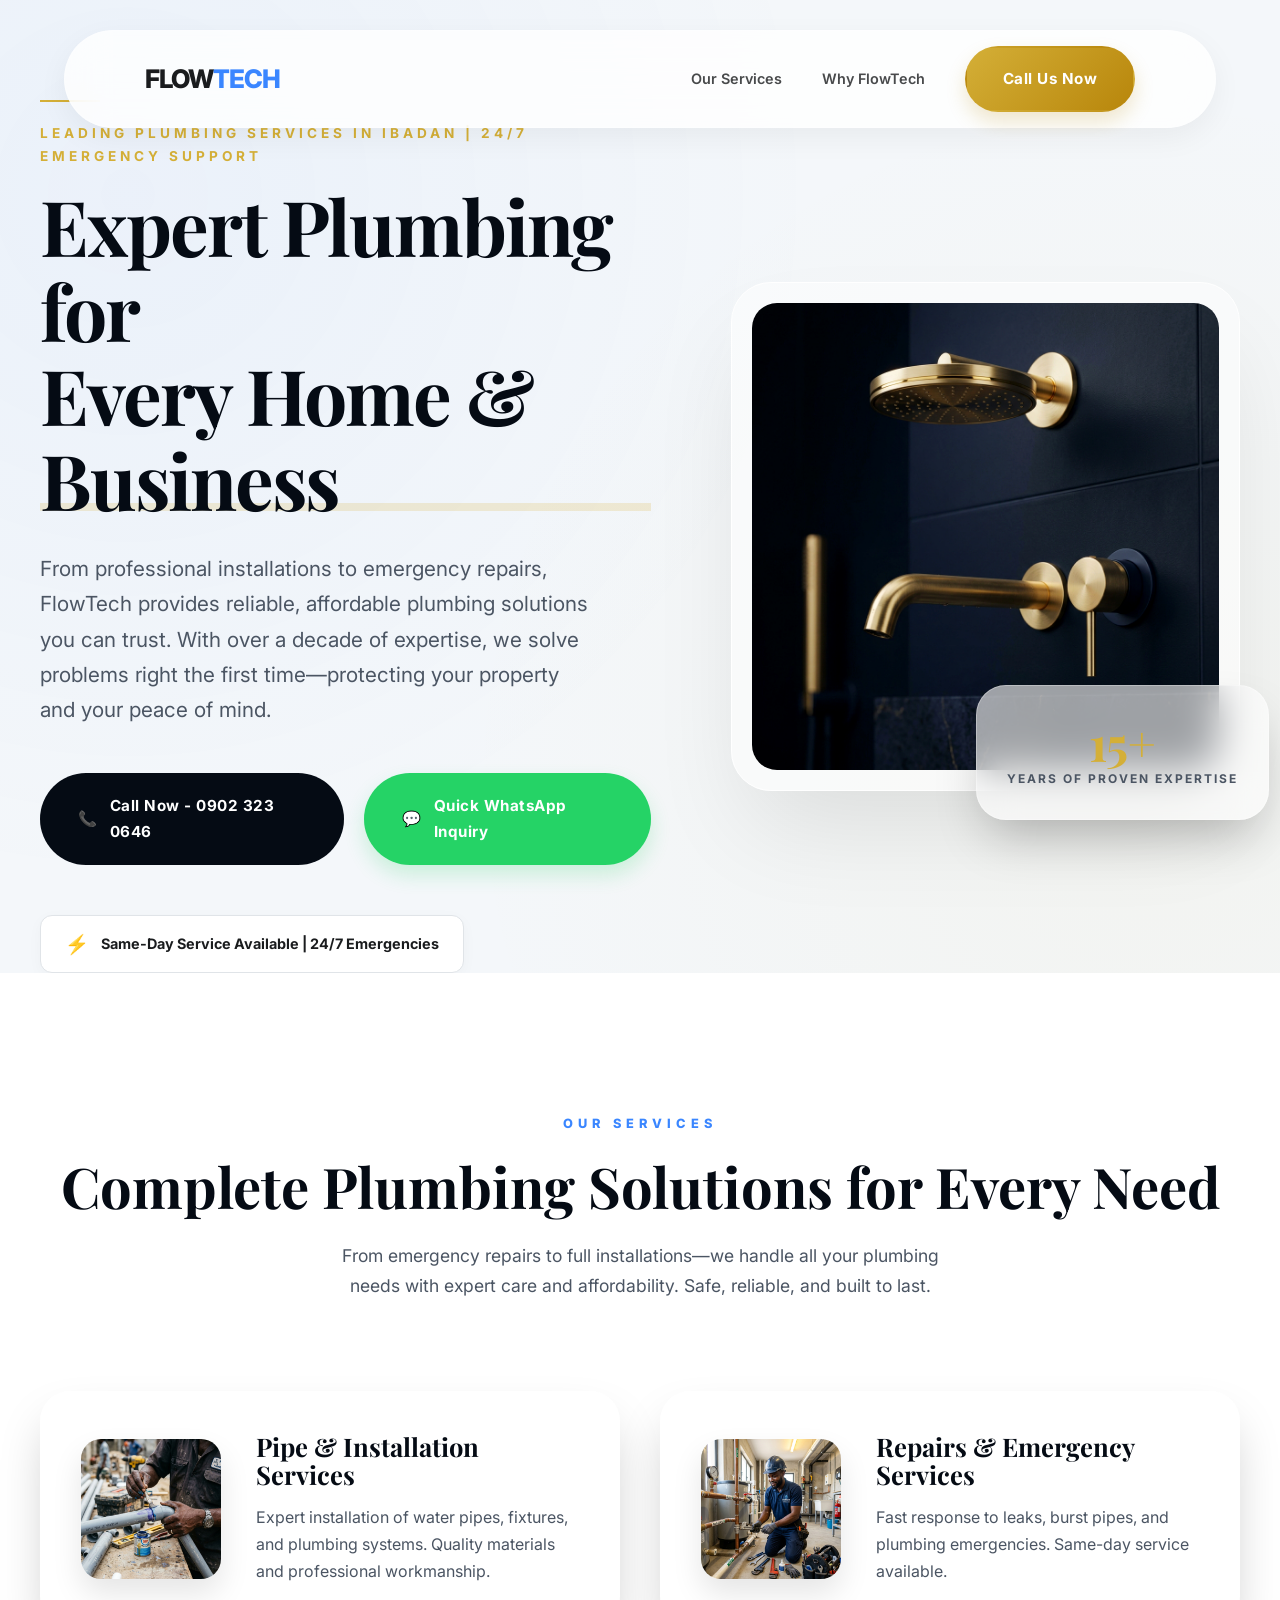
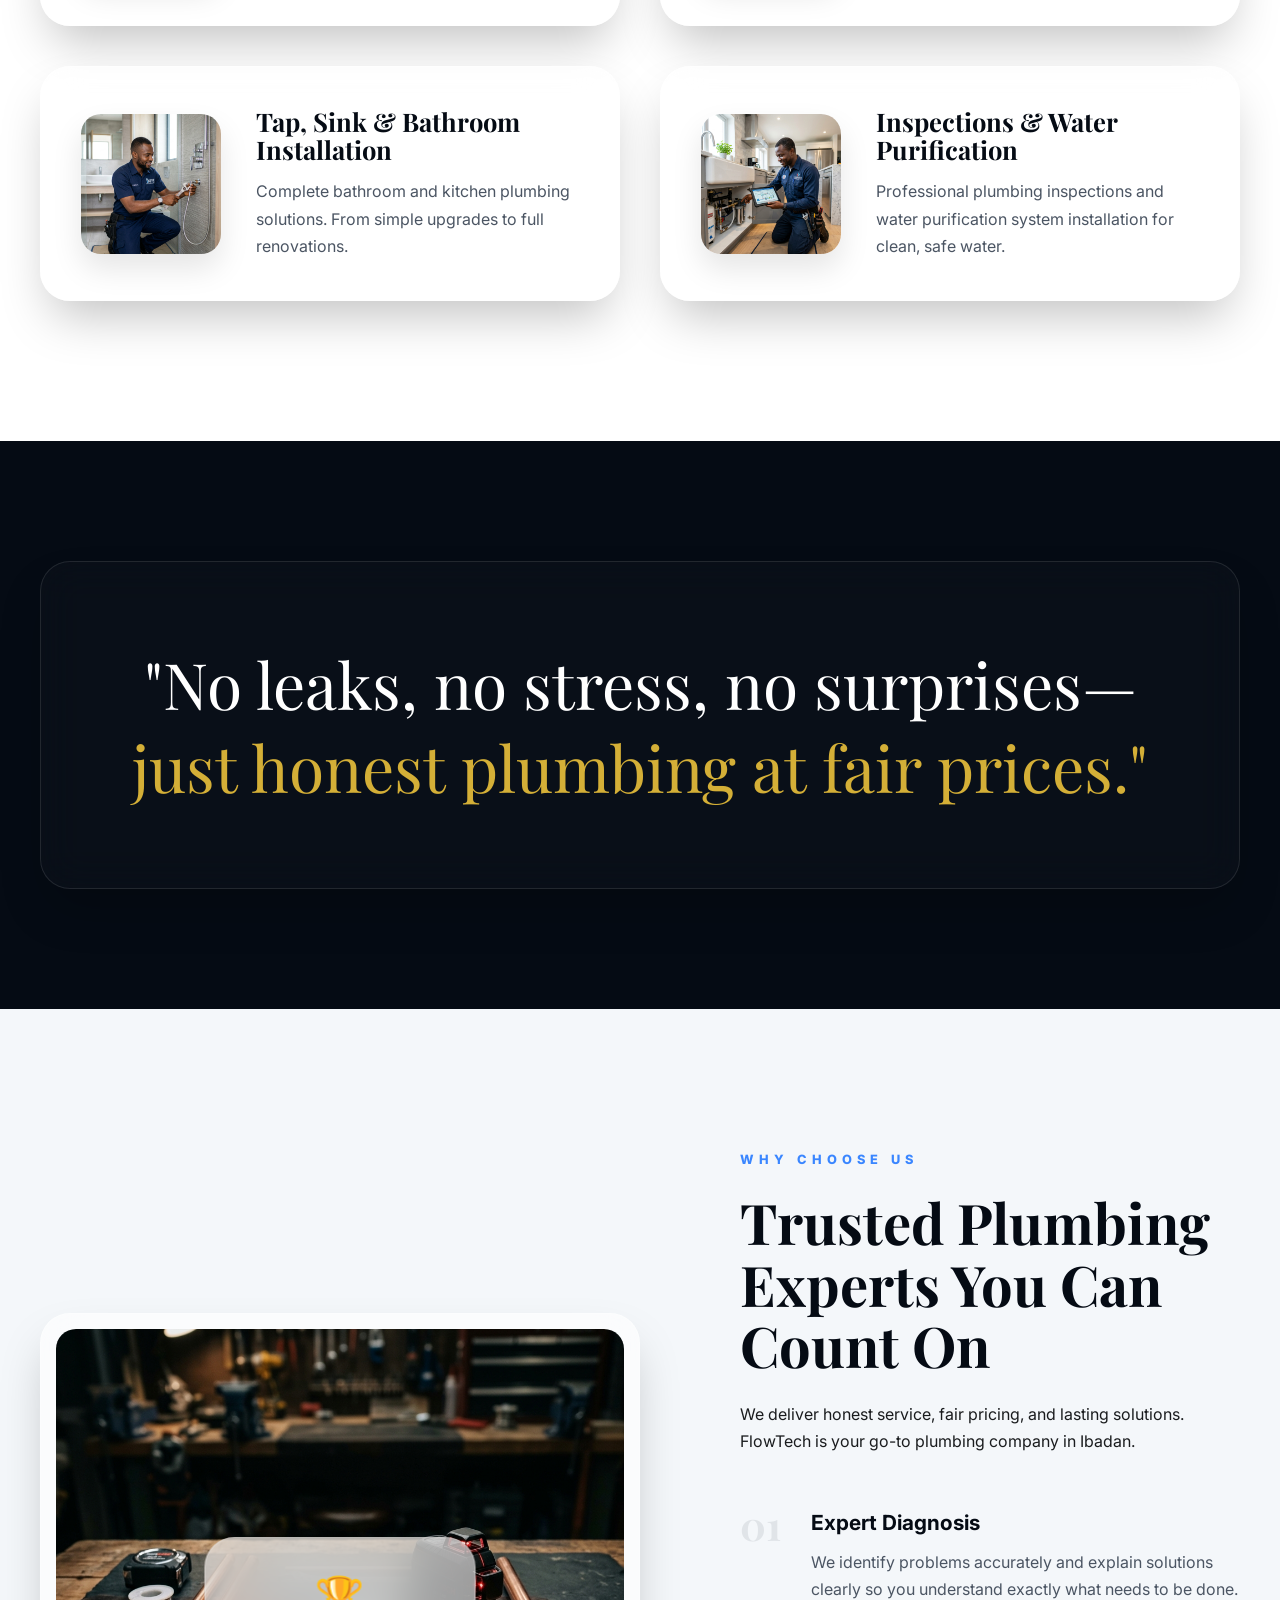
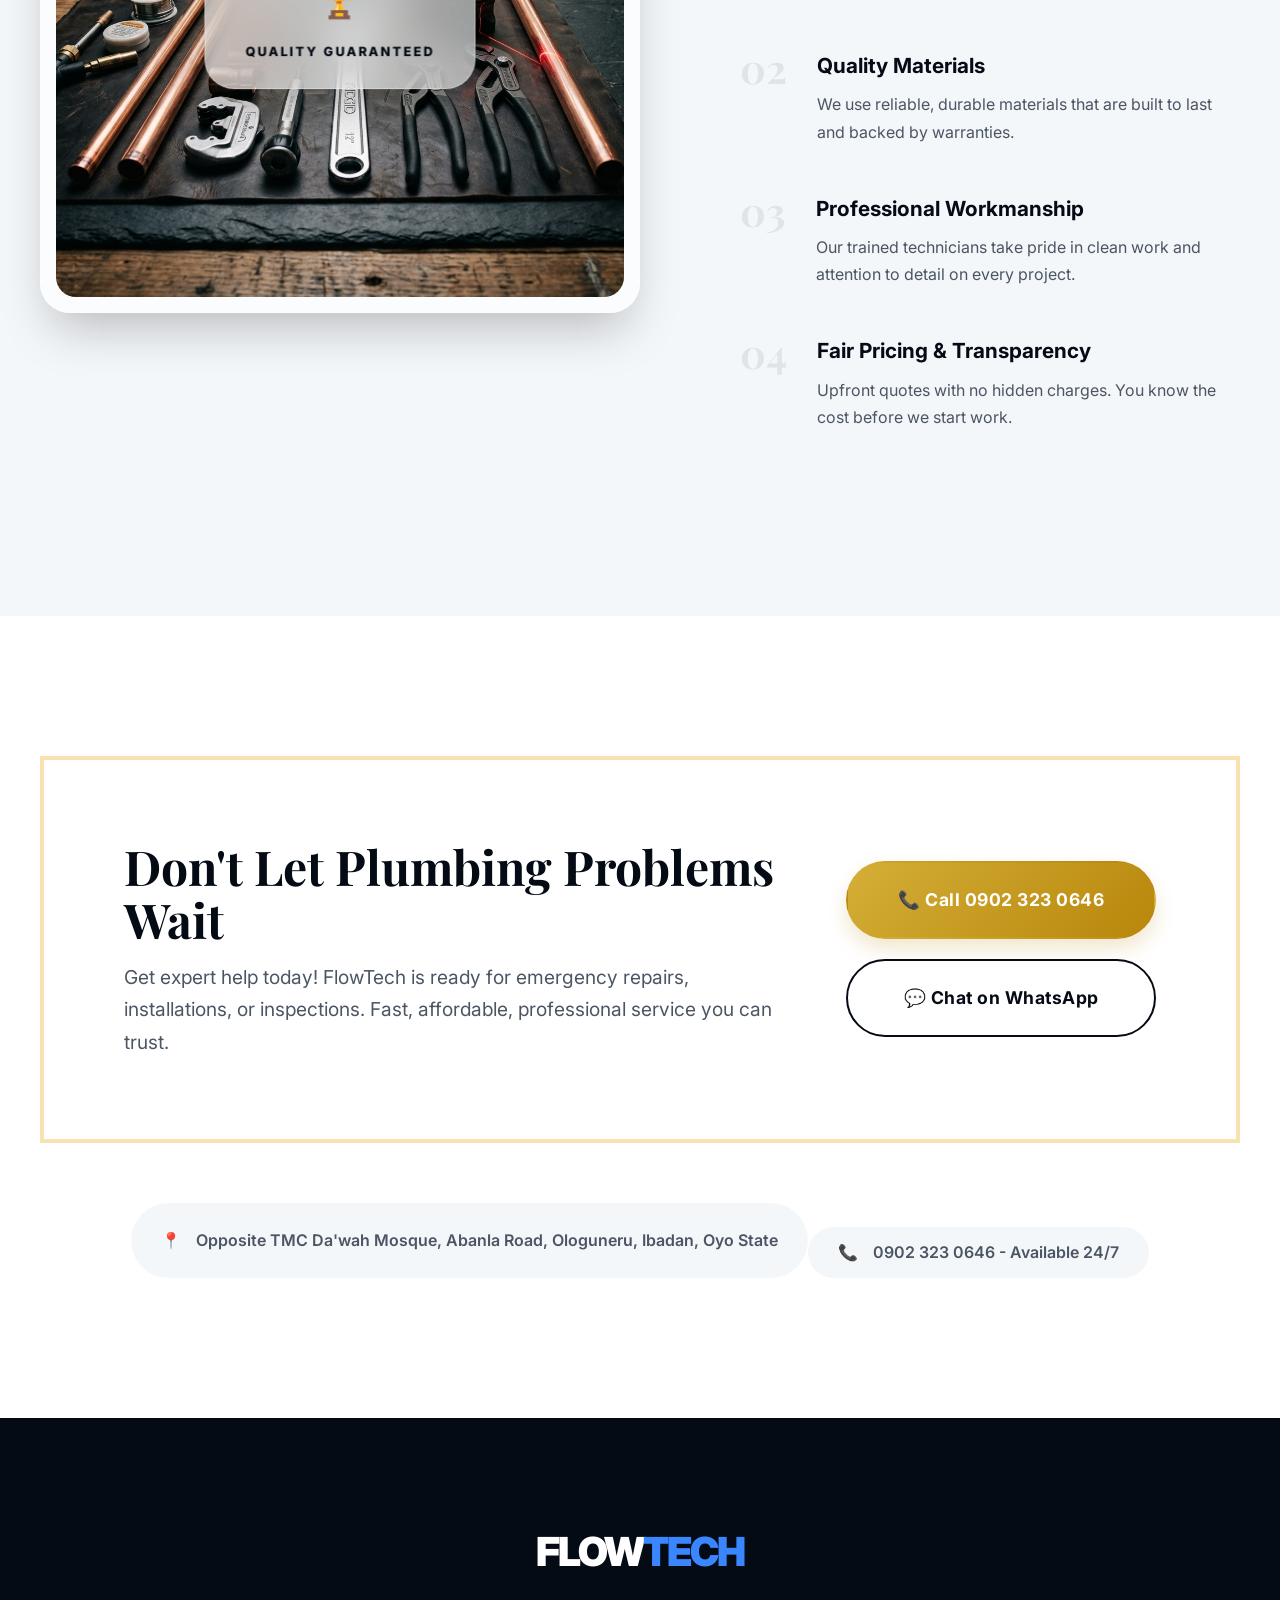
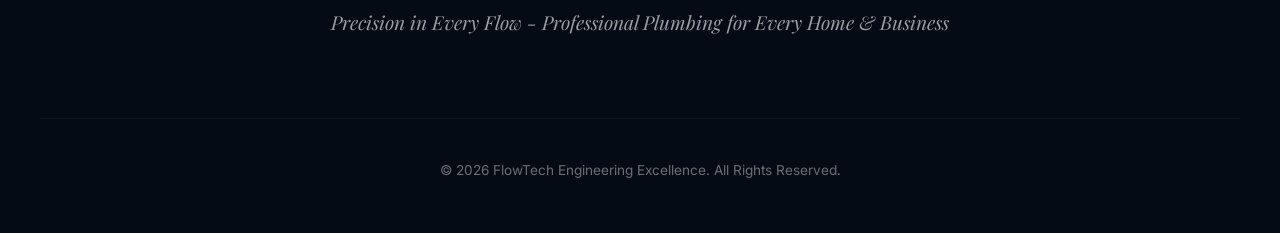
==== index.html @ feff635e "Enhance hero section and all copywriting for stronger impact" ====
<!DOCTYPE html>
<html lang="en">
<head>
  <meta charset="UTF-8">
  <meta name="viewport" content="width=device-width, initial-scale=1.0">
  <title>FlowTech | Ibadan’s Premier Infrastructure & Plumbing Excellence</title>
  <meta name="description" content="The gold standard of plumbing in Ibadan. Elite installations, systemic audits, and unrivaled craftsmanship for discerning clients.">
  
  <!-- Fonts -->
  <link rel="preconnect" href="https://fonts.googleapis.com">
  <link rel="preconnect" href="https://fonts.gstatic.com" crossorigin>
  <link href="https://fonts.googleapis.com/css2?family=Inter:wght@300;400;600;700;800&family=Playfair+Display:ital,wght@0,700;1,700&display=swap" rel="stylesheet">
  
  <link rel="stylesheet" href="style.css">
</head>
<body class="loading-state">

  <!-- Navigation -->
  <nav class="navbar">
    <div class="container nav-container">
      <div class="logo">
        <span class="logo-text">FLOW<span class="text-accent">TECH</span></span>
      </div>
      <div class="nav-links">
        <a href="#services">Our Services</a>
        <a href="#why-us">Why FlowTech</a>
        <a href="#contact" class="btn btn-gold">Call Us Now</a>
      </div>
    </div>
  </nav>

  <!-- Hero Section -->
  <header class="hero">
    <div class="hero-bg-overlay"></div>
    <div class="container hero-content">
      <div class="hero-text animate-on-load">
        <div class="gold-line"></div>
        <span class="hero-pre-title">Leading Plumbing Services in Ibadan | 24/7 Emergency Support</span>
        <h1>Expert Plumbing for <span class="text-highlight">Every Home & Business</span></h1>
        <p>From professional installations to emergency repairs, FlowTech provides reliable, affordable plumbing solutions you can trust. With over a decade of expertise, we solve problems right the first time—protecting your property and your peace of mind.</p>
        <div class="hero-buttons">
          <a href="tel:09023230646" class="btn btn-primary glass-glow">
            <span class="icon">📞</span> Call Now - 0902 323 0646
          </a>
          <a href="https://wa.me/2349023230646" target="_blank" class="btn btn-whatsapp-premium">
            <span class="icon">💬</span> Quick WhatsApp Inquiry
          </a>
        </div>
        <div class="exclusive-badge">
           <span class="badge-icon">⚡</span> Same-Day Service Available | 24/7 Emergencies
        </div>
      </div>
      <div class="hero-visual-premium animate-on-load" style="animation-delay: 0.3s;">
        <div class="image-glass-frame">
          <img src="hero_luxury_premium.png" alt="Luxury Infrastructure Excellence" class="hero-img-main">
          <div class="experience-card glass">
            <h3>15+</h3>
            <p>Years of Proven Expertise</p>
          </div>
        </div>
      </div>
    </div>
  </header>

  <!-- Services Section -->
  <section id="services" class="portfolio section">
    <div class="container">
      <div class="section-header animate-on-scroll">
        <span class="section-subtitle">Our Services</span>
        <h2>Complete Plumbing Solutions for Every Need</h2>
        <p>From emergency repairs to full installations—we handle all your plumbing needs with expert care and affordability. Safe, reliable, and built to last.</p>
      </div>

      <div class="portfolio-grid">
        <div class="portfolio-item glass animate-on-scroll">
          <div class="item-visual">
            <img src="service_pipes_1775484167827.png" alt="Pipe Installation">
          </div>
          <div class="item-content">
            <h3>Pipe & Installation Services</h3>
            <p>Expert installation of water pipes, fixtures, and plumbing systems. Quality materials and professional workmanship.</p>
          </div>
        </div>
        <div class="portfolio-item glass animate-on-scroll" style="transition-delay: 0.1s;">
          <div class="item-visual">
            <img src="service_repair_1775484146886.png" alt="Infrastructure Restoration">
          </div>
          <div class="item-content">
            <h3>Repairs & Emergency Services</h3>
            <p>Fast response to leaks, burst pipes, and plumbing emergencies. Same-day service available.</p>
          </div>
        </div>
        <div class="portfolio-item glass animate-on-scroll" style="transition-delay: 0.2s;">
          <div class="item-visual">
            <img src="service_install_1775484125411.png" alt="Bathroom Installation">
          </div>
          <div class="item-content">
            <h3>Tap, Sink & Bathroom Installation</h3>
            <p>Complete bathroom and kitchen plumbing solutions. From simple upgrades to full renovations.</p>
          </div>
        </div>
        <div class="portfolio-item glass animate-on-scroll" style="transition-delay: 0.3s;">
          <div class="item-visual">
            <img src="service_inspection_1775484189441.png" alt="Systemic Health Audits">
          </div>
          <div class="item-content">
            <h3>Inspections & Water Purification</h3>
            <p>Professional plumbing inspections and water purification system installation for clean, safe water.</p>
          </div>
        </div>
      </div>
    </div>
  </section>

  <!-- High-Trust Brand Statement -->
  <section class="premium-statement animate-on-scroll">
    <div class="container">
      <div class="statement-box glass">
        <h2 class="statement-large">
          "No leaks, no stress, no surprises— <br>
          <span class="text-gold">just honest plumbing at fair prices."</span>
        </h2>
      </div>
    </div>
  </section>

  <!-- Why Choose Us -->
  <section id="why-us" class="standards section bg-deep fade-in-up">
    <div class="container">
      <div class="standards-grid">
        <div class="standards-visual glass animate-on-scroll">
          <img src="precision_craftsmanship.png" alt="Precision Craftsmanship" class="standard-img">
          <div class="quality-stamp glass">
             <span class="stamp-icon">🏆</span>
             <span>Quality Guaranteed</span>
          </div>
        </div>
        <div class="standards-content animate-on-scroll" style="transition-delay: 0.2s;">
          <span class="section-subtitle">Why Choose Us</span>
          <h2>Trusted Plumbing Experts You Can Count On</h2>
          <p>We deliver honest service, fair pricing, and lasting solutions. FlowTech is your go-to plumbing company in Ibadan.</p>
          
          <ul class="standards-list">
            <li>
              <div class="step-num">01</div>
              <div>
                <strong>Expert Diagnosis</strong>
                <p>We identify problems accurately and explain solutions clearly so you understand exactly what needs to be done.</p>
              </div>
            </li>
            <li>
              <div class="step-num">02</div>
              <div>
                <strong>Quality Materials</strong>
                <p>We use reliable, durable materials that are built to last and backed by warranties.</p>
              </div>
            </li>
            <li>
              <div class="step-num">03</div>
              <div>
                <strong>Professional Workmanship</strong>
                <p>Our trained technicians take pride in clean work and attention to detail on every project.</p>
              </div>
            </li>
            <li>
              <div class="step-num">04</div>
              <div>
                <strong>Fair Pricing & Transparency</strong>
                <p>Upfront quotes with no hidden charges. You know the cost before we start work.</p>
              </div>
            </li>
          </ul>
        </div>
      </div>
    </div>
  </section>

  <!-- Final CTA / Contact -->
  <section id="contact" class="consultation section">
    <div class="container">
      <div class="consultation-card glass-gold animate-on-scroll">
        <div class="consultation-text">
          <h2>Don't Let Plumbing Problems Wait</h2>
          <p>Get expert help today! FlowTech is ready for emergency repairs, installations, or inspections. Fast, affordable, professional service you can trust.</p>
        </div>
        <div class="consultation-actions">
          <a href="tel:09023230646" class="btn btn-gold btn-large">📞 Call 0902 323 0646</a>
          <a href="https://wa.me/2349023230646" target="_blank" class="btn btn-outline-white btn-large">💬 Chat on WhatsApp</a>
        </div>
      </div>
      
      <div class="location-summary mt-5 animate-on-scroll">
        <div class="location-item">
          <span class="icon">📍</span>
          <p>Opposite TMC Da'wah Mosque, Abanla Road, Ologuneru, Ibadan, Oyo State</p>
        </div>
        <div class="location-item" style="margin-top: 1.5rem;">
          <span class="icon">📞</span>
          <p>0902 323 0646 - Available 24/7</p>
        </div>
      </div>
    </div>
  </section>

  <!-- Footer -->
  <footer class="elite-footer">
    <div class="container">
      <div class="footer-top">
        <span class="footer-logo">FLOW<span class="text-accent">TECH</span></span>
        <p class="footer-motto">Precision in Every Flow - Professional Plumbing for Every Home & Business</p>
      </div>
      <div class="footer-bottom">
        <p>&copy; 2026 FlowTech Engineering Excellence. All Rights Reserved.</p>
      </div>
    </div>
  </footer>

  <script src="script.js"></script>
</body>
</html>
---- style.css ----
:root {
  --deep-navy: #050B14;
  --electric-blue: #3A86FF;
  --gold: #D4AF37;
  --gold-light: #F9E2AF;
  --white: #FFFFFF;
  --off-white: #F4F7FA;
  --gray-light: #E0E4E8;
  --text-primary: #1A1C1E;
  --text-muted: #4B5563;
  --glass-bg: rgba(255, 255, 255, 0.03);
  --glass-border: rgba(255, 255, 255, 0.1);
  --shadow-premium: 0 25px 50px -12px rgba(0, 0, 0, 0.25);
  --transition: all 0.6s cubic-bezier(0.16, 1, 0.3, 1);
  --font-serif: 'Playfair Display', serif;
  --border-radius-lg: 30px;
  --border-radius-sm: 12px;
}

/* Base Reset */
* {
  margin: 0;
  padding: 0;
  box-sizing: border-box;
}

html {
  scroll-behavior: smooth;
  font-size: 16px;
}

body {
  font-family: 'Inter', sans-serif;
  color: var(--text-primary);
  line-height: 1.7;
  background-color: var(--white);
  overflow-x: hidden;
}

body.loading-state {
  overflow: hidden;
}

h1, h2, h3 {
  font-family: var(--font-serif);
  font-weight: 700;
  line-height: 1.1;
  color: var(--deep-navy);
}

img {
  max-width: 100%;
  display: block;
}

a {
  text-decoration: none;
  color: inherit;
  transition: var(--transition);
}

/* Utilities */
.container {
  max-width: 1300px;
  margin: 0 auto;
  padding: 0 40px;
}

.section {
  padding: 140px 0;
}

.text-accent {
  color: var(--electric-blue);
}

.text-gold {
  color: var(--gold);
}

.text-highlight {
  position: relative;
  display: inline-block;
}

.text-highlight::after {
  content: '';
  position: absolute;
  bottom: 10px;
  left: 0;
  width: 100%;
  height: 8px;
  background: rgba(212, 175, 55, 0.2);
  z-index: -1;
}

.glass {
  background: rgba(255, 255, 255, 0.6);
  backdrop-filter: blur(20px);
  -webkit-backdrop-filter: blur(20px);
  border: 1px solid rgba(255, 255, 255, 0.3);
  box-shadow: var(--shadow-premium);
  border-radius: var(--border-radius-lg);
}

/* Buttons */
.btn {
  display: inline-flex;
  align-items: center;
  justify-content: center;
  gap: 12px;
  padding: 18px 36px;
  font-weight: 700;
  font-size: 0.95rem;
  letter-spacing: 0.5px;
  border-radius: 50px;
  cursor: pointer;
  border: 2px solid transparent;
  transition: var(--transition);
}

.btn-gold {
  background: linear-gradient(135deg, var(--gold) 0%, #B8860B 100%);
  color: var(--white);
  box-shadow: 0 10px 20px rgba(184, 134, 11, 0.2);
}

.btn-gold:hover {
  transform: translateY(-3px) scale(1.02);
  box-shadow: 0 20px 40px rgba(184, 134, 11, 0.3);
}

.btn-primary {
  background-color: var(--deep-navy);
  color: var(--white);
}

.btn-primary:hover {
  background-color: var(--electric-blue);
  box-shadow: 0 15px 30px rgba(58, 134, 255, 0.3);
  transform: translateY(-3px);
}

.btn-whatsapp-premium {
  background-color: #25D366;
  color: var(--white);
  box-shadow: 0 10px 20px rgba(37, 211, 102, 0.2);
}

.btn-whatsapp-premium:hover {
  background-color: #1ebe57;
  transform: translateY(-3px);
}

/* Navbar */
.navbar {
  position: fixed;
  top: 30px;
  left: 50%;
  transform: translateX(-50%);
  width: 90%;
  background: rgba(255, 255, 255, 0.8);
  backdrop-filter: blur(20px);
  border: 1px solid rgba(255, 255, 255, 0.2);
  border-radius: 100px;
  padding: 15px 40px;
  z-index: 1000;
  transition: var(--transition);
  box-shadow: 0 10px 30px rgba(0,0,0,0.05);
}

.navbar.scrolled {
  top: 15px;
  width: 95%;
  background: rgba(5, 11, 20, 0.95);
  color: var(--white);
}

.nav-container {
  display: flex;
  justify-content: space-between;
  align-items: center;
}

.logo-text {
  font-family: 'Inter', sans-serif;
  font-weight: 800;
  font-size: 1.6rem;
  letter-spacing: -1px;
}

.nav-links {
  display: flex;
  align-items: center;
  gap: 40px;
  font-weight: 600;
  font-size: 0.9rem;
}

.nav-links a:not(.btn) {
  opacity: 0.8;
}

.nav-links a:not(.btn):hover {
  opacity: 1;
  color: var(--gold);
}

/* Hero Section */
.hero {
  position: relative;
  min-height: 100vh;
  display: flex;
  align-items: center;
  padding-top: 100px;
  background-color: var(--off-white);
  overflow: hidden;
}

.hero-bg-overlay {
  position: absolute;
  top: 0;
  left: 0;
  width: 100%;
  height: 100%;
  background: radial-gradient(circle at 10% 20%, rgba(58, 134, 255, 0.05) 0%, transparent 50%),
              radial-gradient(circle at 90% 80%, rgba(212, 175, 55, 0.05) 0%, transparent 50%);
  z-index: 0;
}

.hero-content {
  display: flex;
  align-items: center;
  gap: 80px;
  position: relative;
  z-index: 1;
}

.hero-text {
  flex: 1.2;
}

.gold-line {
  width: 60px;
  height: 2px;
  background-color: var(--gold);
  margin-bottom: 20px;
}

.hero-pre-title {
  display: block;
  font-weight: 700;
  text-transform: uppercase;
  letter-spacing: 4px;
  font-size: 0.85rem;
  color: var(--gold);
  margin-bottom: 15px;
}

.hero-text h1 {
  font-size: 4.8rem;
  margin-bottom: 30px;
  letter-spacing: -2px;
}

.hero-text p {
  font-size: 1.3rem;
  color: var(--text-muted);
  max-width: 550px;
  margin-bottom: 45px;
}

.hero-buttons {
  display: flex;
  gap: 20px;
  margin-bottom: 50px;
}

.exclusive-badge {
  display: inline-flex;
  align-items: center;
  gap: 12px;
  background: var(--white);
  padding: 12px 24px;
  border-radius: 12px;
  font-weight: 700;
  font-size: 0.9rem;
  box-shadow: 0 4px 15px rgba(0,0,0,0.03);
  border: 1px solid var(--gray-light);
}

.badge-icon {
  font-size: 1.2rem;
}

.hero-visual-premium {
  flex: 1;
  position: relative;
}

.image-glass-frame {
  position: relative;
  padding: 20px;
  background: rgba(255, 255, 255, 0.5);
  border: 1px solid var(--white);
  border-radius: 40px;
  box-shadow: 0 50px 100px -20px rgba(0,0,0,0.1);
}

.hero-img-main {
  width: 100%;
  border-radius: 25px;
  filter: contrast(1.05);
}

.experience-card {
  position: absolute;
  bottom: -30px;
  right: -30px;
  padding: 30px;
  text-align: center;
}

.experience-card h3 {
  font-size: 3rem;
  color: var(--gold);
  margin-bottom: 0;
}

.experience-card p {
  font-weight: 700;
  text-transform: uppercase;
  font-size: 0.75rem;
  letter-spacing: 2px;
  color: var(--text-muted);
}

/* Portfolio / Services */
.section-header {
  text-align: center;
  margin-bottom: 90px;
}

.section-subtitle {
  font-weight: 800;
  text-transform: uppercase;
  letter-spacing: 5px;
  font-size: 0.8rem;
  color: var(--electric-blue);
  margin-bottom: 20px;
  display: block;
}

.section-header h2 {
  font-size: 3.5rem;
  margin-bottom: 25px;
}

.section-header p {
  max-width: 600px;
  margin: 0 auto;
  font-size: 1.1rem;
  color: var(--text-muted);
}

.portfolio-grid {
  display: grid;
  grid-template-columns: repeat(2, 1fr);
  gap: 40px;
}

.portfolio-item {
  display: flex;
  gap: 35px;
  padding: 40px;
  align-items: center;
  transition: var(--transition);
}

.portfolio-item:hover {
  transform: translateY(-10px);
  background: var(--white);
}

.item-visual {
  width: 140px;
  height: 140px;
  flex-shrink: 0;
  border-radius: 20px;
  overflow: hidden;
  box-shadow: 0 15px 30px rgba(0,0,0,0.1);
}

.item-visual img {
  width: 100%;
  height: 100%;
  object-fit: cover;
}

.item-content h3 {
  font-size: 1.6rem;
  margin-bottom: 15px;
}

.item-content p {
  color: var(--text-muted);
  font-size: 1rem;
}

/* Brand Statement */
.premium-statement {
  background-color: var(--deep-navy);
  padding: 120px 0;
  text-align: center;
}

.statement-box {
  padding: 80px 40px;
  background: rgba(255, 255, 255, 0.02);
  border: 1px solid rgba(255, 255, 255, 0.1);
}

.statement-large {
  color: var(--white);
  font-size: 4rem;
  font-weight: 300;
  line-height: 1.3;
}

/* Standards / Why Us */
.standards {
  background-color: var(--off-white);
}

.standards-grid {
  display: grid;
  grid-template-columns: 1.2fr 1fr;
  gap: 100px;
  align-items: center;
}

.standards-visual {
  position: relative;
  padding: 15px;
}

.standard-img {
  width: 100%;
  border-radius: 20px;
}

.quality-stamp {
  position: absolute;
  top: 50%;
  left: 50%;
  transform: translate(-50%, -50%);
  padding: 25px 40px;
  display: flex;
  flex-direction: column;
  align-items: center;
  gap: 10px;
  text-align: center;
  font-weight: 800;
  text-transform: uppercase;
  letter-spacing: 2px;
  font-size: 0.8rem;
  color: var(--deep-navy);
}

.stamp-icon {
  font-size: 2.5rem;
}

.standards-content h2 {
  font-size: 3.5rem;
  margin-bottom: 25px;
}

.standards-list {
  list-style: none;
  margin-top: 50px;
}

.standards-list li {
  display: flex;
  gap: 30px;
  margin-bottom: 45px;
}

.step-num {
  font-family: var(--font-serif);
  font-size: 2.5rem;
  font-weight: 700;
  color: var(--gray-light);
  line-height: 1;
}

.standards-list strong {
  display: block;
  font-size: 1.3rem;
  color: var(--deep-navy);
  margin-bottom: 8px;
}

.standards-list p {
  color: var(--text-muted);
}

/* Consultation / Contact */
.consultation-card {
  padding: 80px;
  display: flex;
  justify-content: space-between;
  align-items: center;
  gap: 50px;
}

.glass-gold {
  background: rgba(255, 255, 255, 0.9);
  border: 4px solid var(--gold-light);
}

.consultation-text h2 {
  font-size: 3rem;
  margin-bottom: 15px;
}

.consultation-text p {
  font-size: 1.2rem;
  color: var(--text-muted);
}

.consultation-actions {
  display: flex;
  flex-direction: column;
  gap: 20px;
  flex-shrink: 0;
}

.btn-large {
  padding: 22px 50px;
  font-size: 1.1rem;
}

.btn-outline-white {
  border: 2px solid var(--deep-navy);
  color: var(--deep-navy);
}

.btn-outline-white:hover {
  background: var(--deep-navy);
  color: var(--white);
}

.location-summary {
  display: flex;
  justify-content: center;
  margin-top: 60px;
}

.location-item {
  display: flex;
  align-items: center;
  gap: 15px;
  font-weight: 600;
  color: var(--text-muted);
  background: var(--off-white);
  padding: 12px 30px;
  border-radius: 50px;
}

/* Footer */
.elite-footer {
  background: var(--deep-navy);
  color: var(--white);
  padding: 100px 0 50px;
}

.footer-top {
  display: flex;
  flex-direction: column;
  align-items: center;
  gap: 20px;
  margin-bottom: 80px;
  text-align: center;
}

.footer-logo {
  font-size: 2.5rem;
  font-weight: 900;
  letter-spacing: -2px;
}

.footer-motto {
  font-style: italic;
  font-family: var(--font-serif);
  font-size: 1.2rem;
  opacity: 0.6;
}

.footer-bottom {
  border-top: 1px solid rgba(255,255,255,0.1);
  padding-top: 40px;
  text-align: center;
  opacity: 0.4;
  font-size: 0.85rem;
}

/* Animations */
.animate-on-load {
  opacity: 0;
  transform: translateY(30px);
}

.animate-on-scroll {
  opacity: 0;
  transform: translateY(50px);
}

.animate-on-scroll.is-visible, .animate-on-load.is-visible {
  opacity: 1;
  transform: translateY(0);
}

/* Media Queries */
@media (max-width: 1000px) {
  .hero-content, .standards-grid, .portfolio-grid {
    grid-template-columns: 1fr;
    text-align: center;
  }
  
  .hero-text h1 {
    font-size: 3.5rem;
  }
  
  .hero-content {
    flex-direction: column;
    gap: 60px;
  }
  
  .hero-buttons {
    justify-content: center;
  }
  
  .portfolio-item {
    flex-direction: column;
  }
  
  .consultation-card {
    flex-direction: column;
    padding: 60px 40px;
    text-align: center;
  }
}

@media (max-width: 600px) {
  .hero-text h1 {
    font-size: 2.8rem;
  }
  
  .section {
    padding: 80px 0;
  }
  
  .navbar {
    padding: 10px 20px;
  }
  
  .nav-links {
    display: none;
  }
}
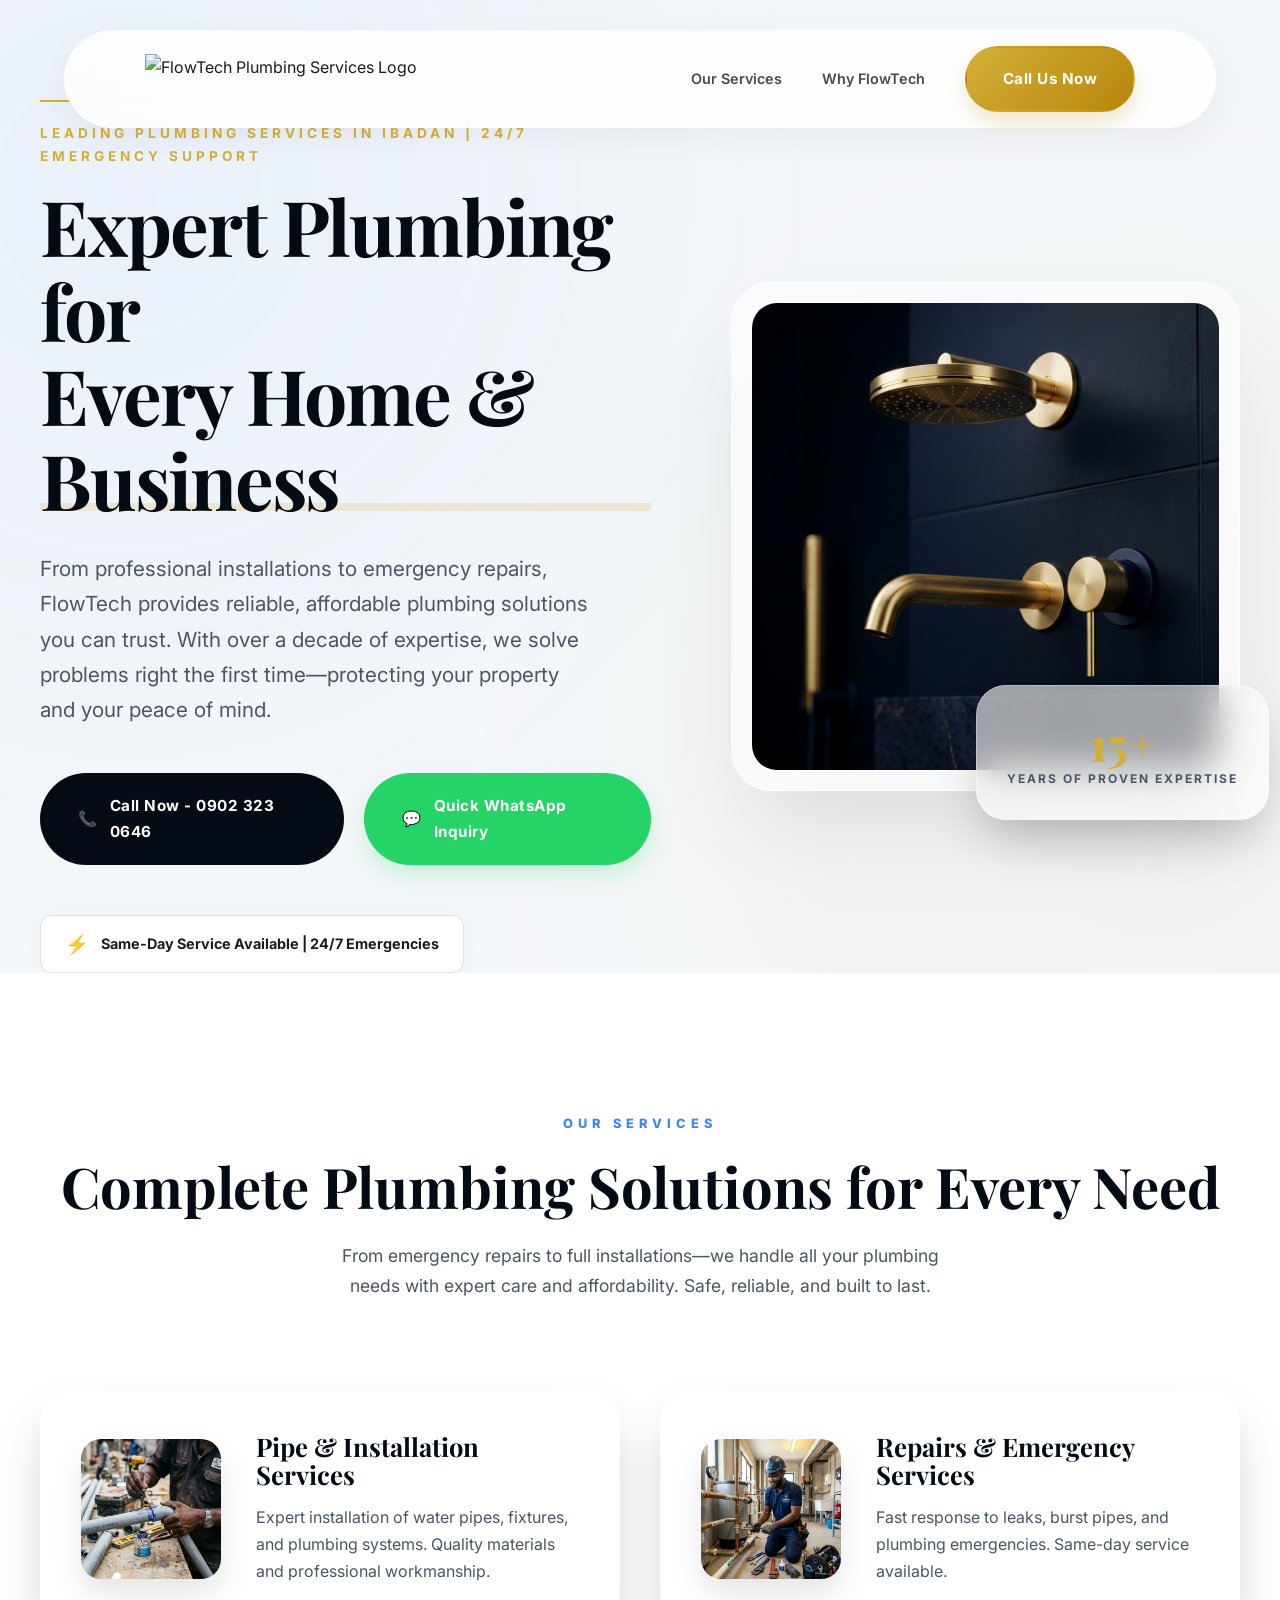
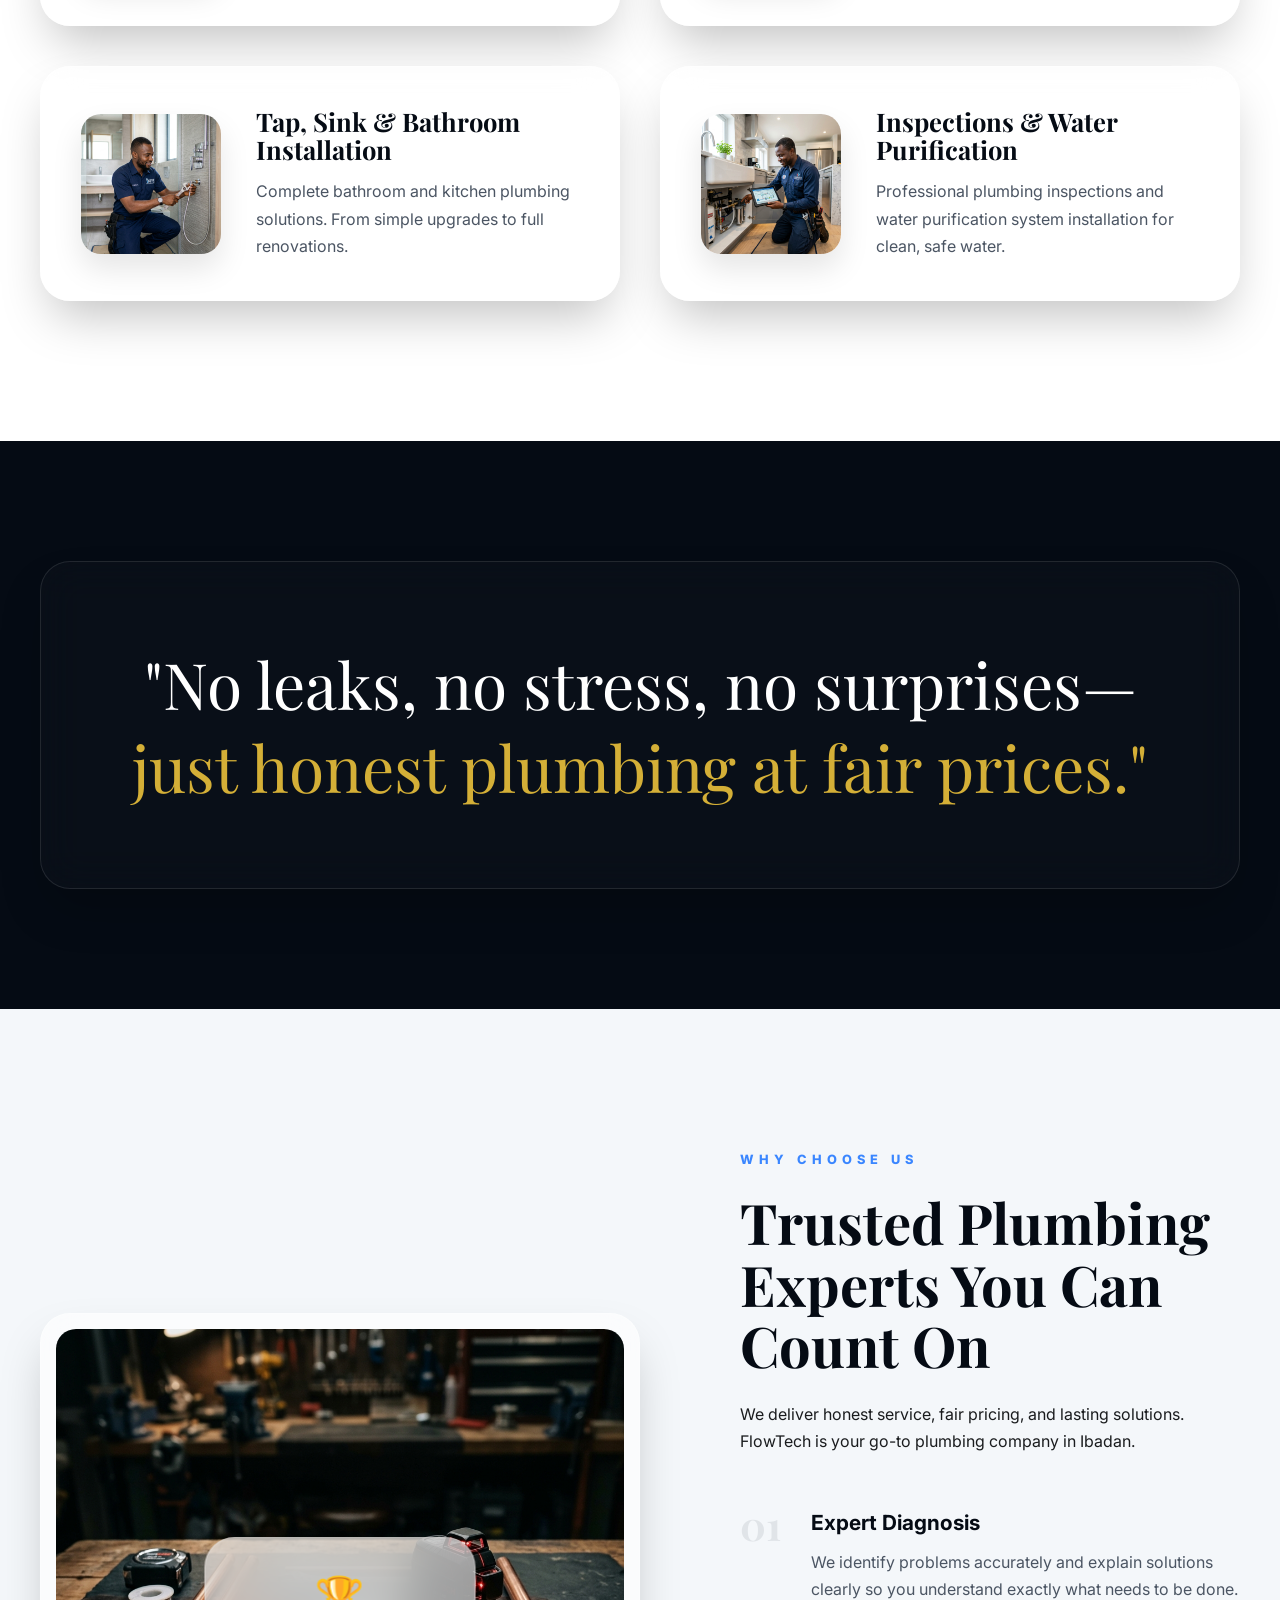
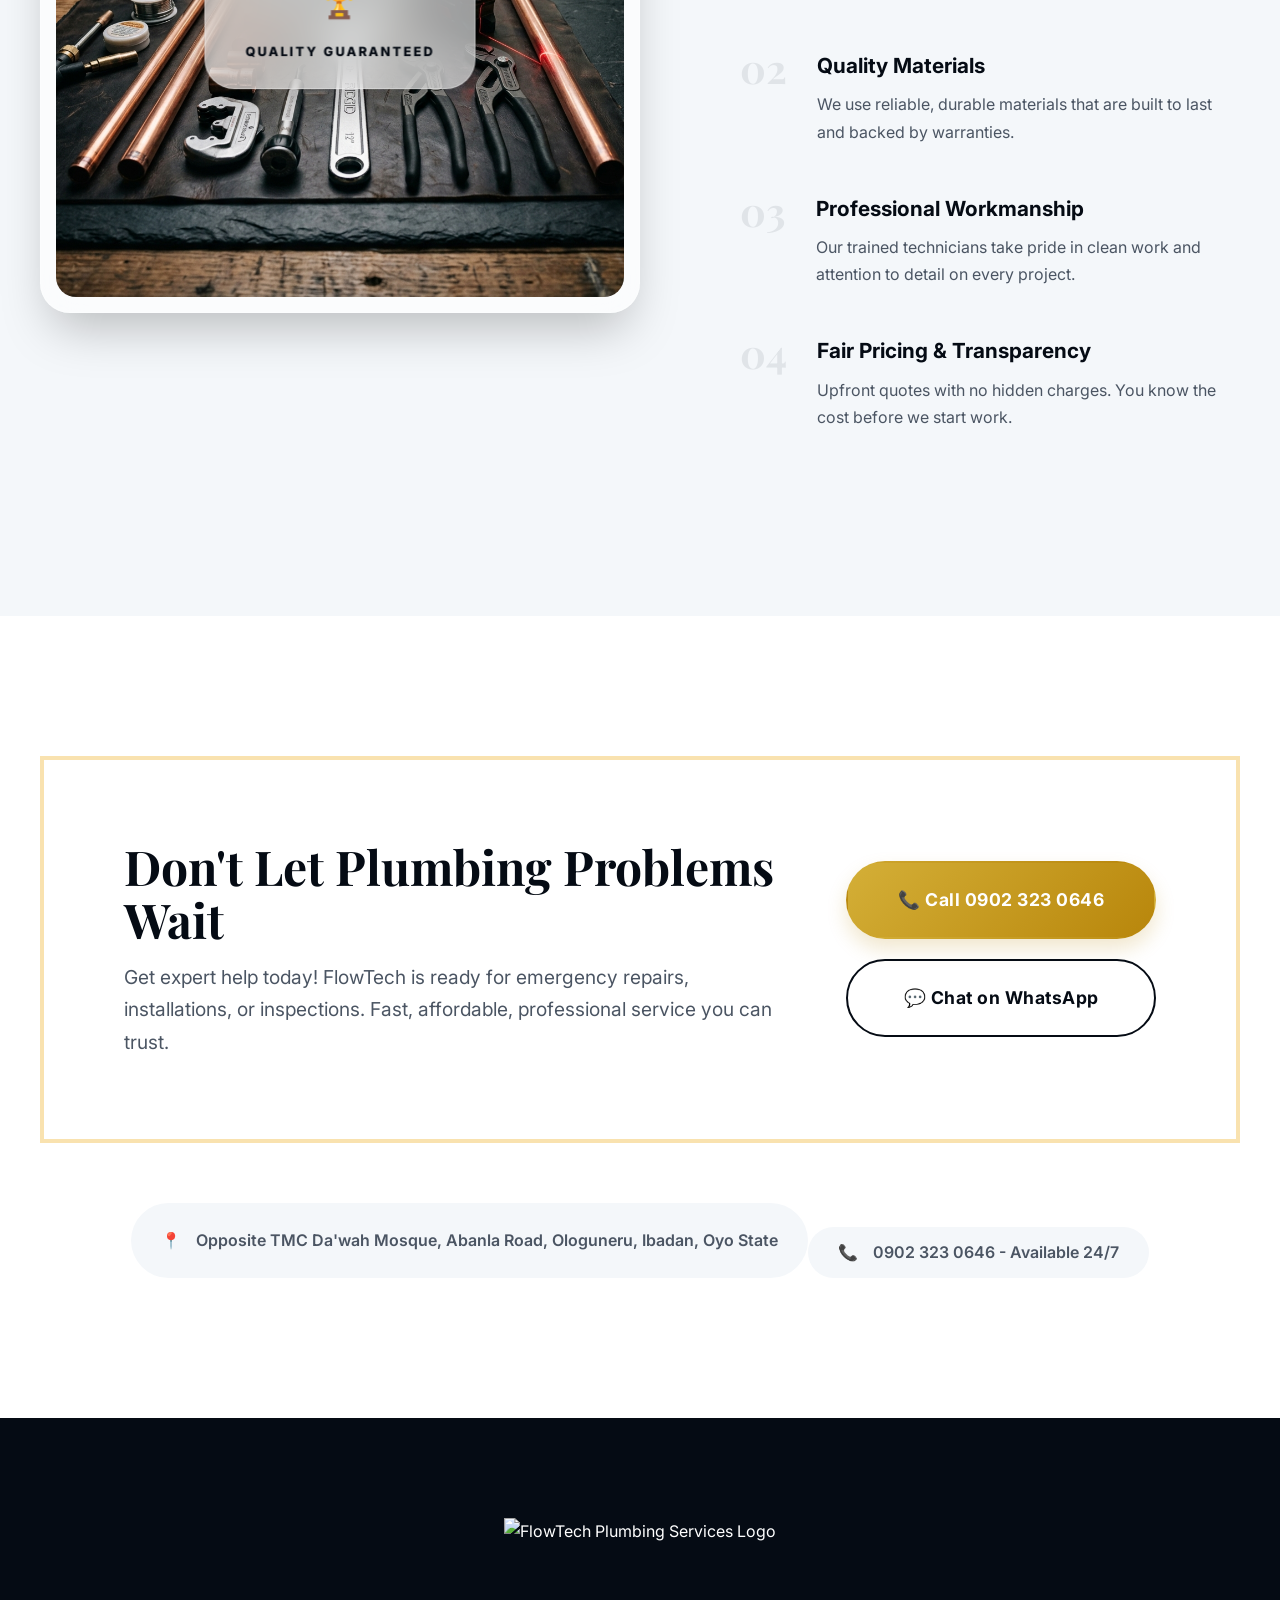
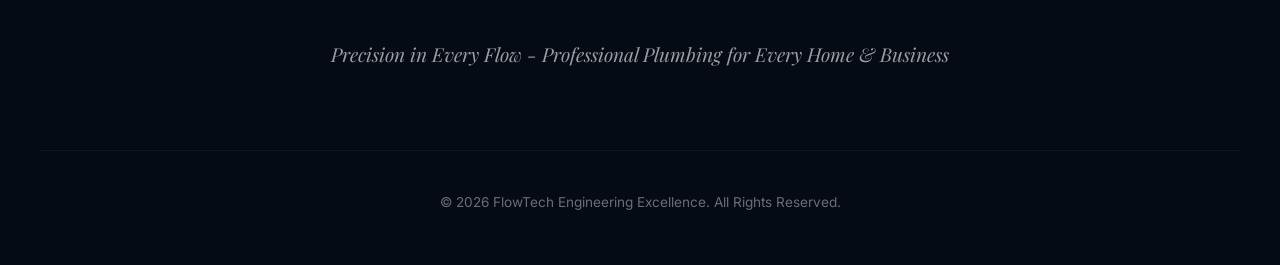
==== commit 599a4dc2: "Add FlowTech logo to navbar, footer, and favicon" ====
--- a/index.html
+++ b/index.html
@@ -5,8 +5,9 @@
   <meta name="viewport" content="width=device-width, initial-scale=1.0">
   <title>FlowTech | Ibadan’s Premier Infrastructure & Plumbing Excellence</title>
   <meta name="description" content="The gold standard of plumbing in Ibadan. Elite installations, systemic audits, and unrivaled craftsmanship for discerning clients.">
-  
-  <!-- Fonts -->
+    <!-- Favicon -->
+  <link rel="icon" type="image/jpeg" href="flowtech_logo.jpeg">
+    <!-- Fonts -->
   <link rel="preconnect" href="https://fonts.googleapis.com">
   <link rel="preconnect" href="https://fonts.gstatic.com" crossorigin>
   <link href="https://fonts.googleapis.com/css2?family=Inter:wght@300;400;600;700;800&family=Playfair+Display:ital,wght@0,700;1,700&display=swap" rel="stylesheet">
@@ -19,7 +20,7 @@
   <nav class="navbar">
     <div class="container nav-container">
       <div class="logo">
-        <span class="logo-text">FLOW<span class="text-accent">TECH</span></span>
+        <img src="flowtech_logo.jpeg" alt="FlowTech Plumbing Services Logo" class="logo-img">
       </div>
       <div class="nav-links">
         <a href="#services">Our Services</a>
@@ -206,7 +207,7 @@
   <footer class="elite-footer">
     <div class="container">
       <div class="footer-top">
-        <span class="footer-logo">FLOW<span class="text-accent">TECH</span></span>
+        <img src="flowtech_logo.jpeg" alt="FlowTech Plumbing Services Logo" class="footer-logo-img">
         <p class="footer-motto">Precision in Every Flow - Professional Plumbing for Every Home & Business</p>
       </div>
       <div class="footer-bottom">
--- a/style.css
+++ b/style.css
@@ -189,6 +189,13 @@
   letter-spacing: -1px;
 }
 
+.logo-img {
+  height: 50px;
+  width: auto;
+  object-fit: contain;
+  display: block;
+}
+
 .nav-links {
   display: flex;
   align-items: center;
@@ -591,6 +598,14 @@
   letter-spacing: -2px;
 }
 
+.footer-logo-img {
+  height: 80px;
+  width: auto;
+  object-fit: contain;
+  display: block;
+  margin: 0 auto 20px;
+}
+
 .footer-motto {
   font-style: italic;
   font-family: var(--font-serif);
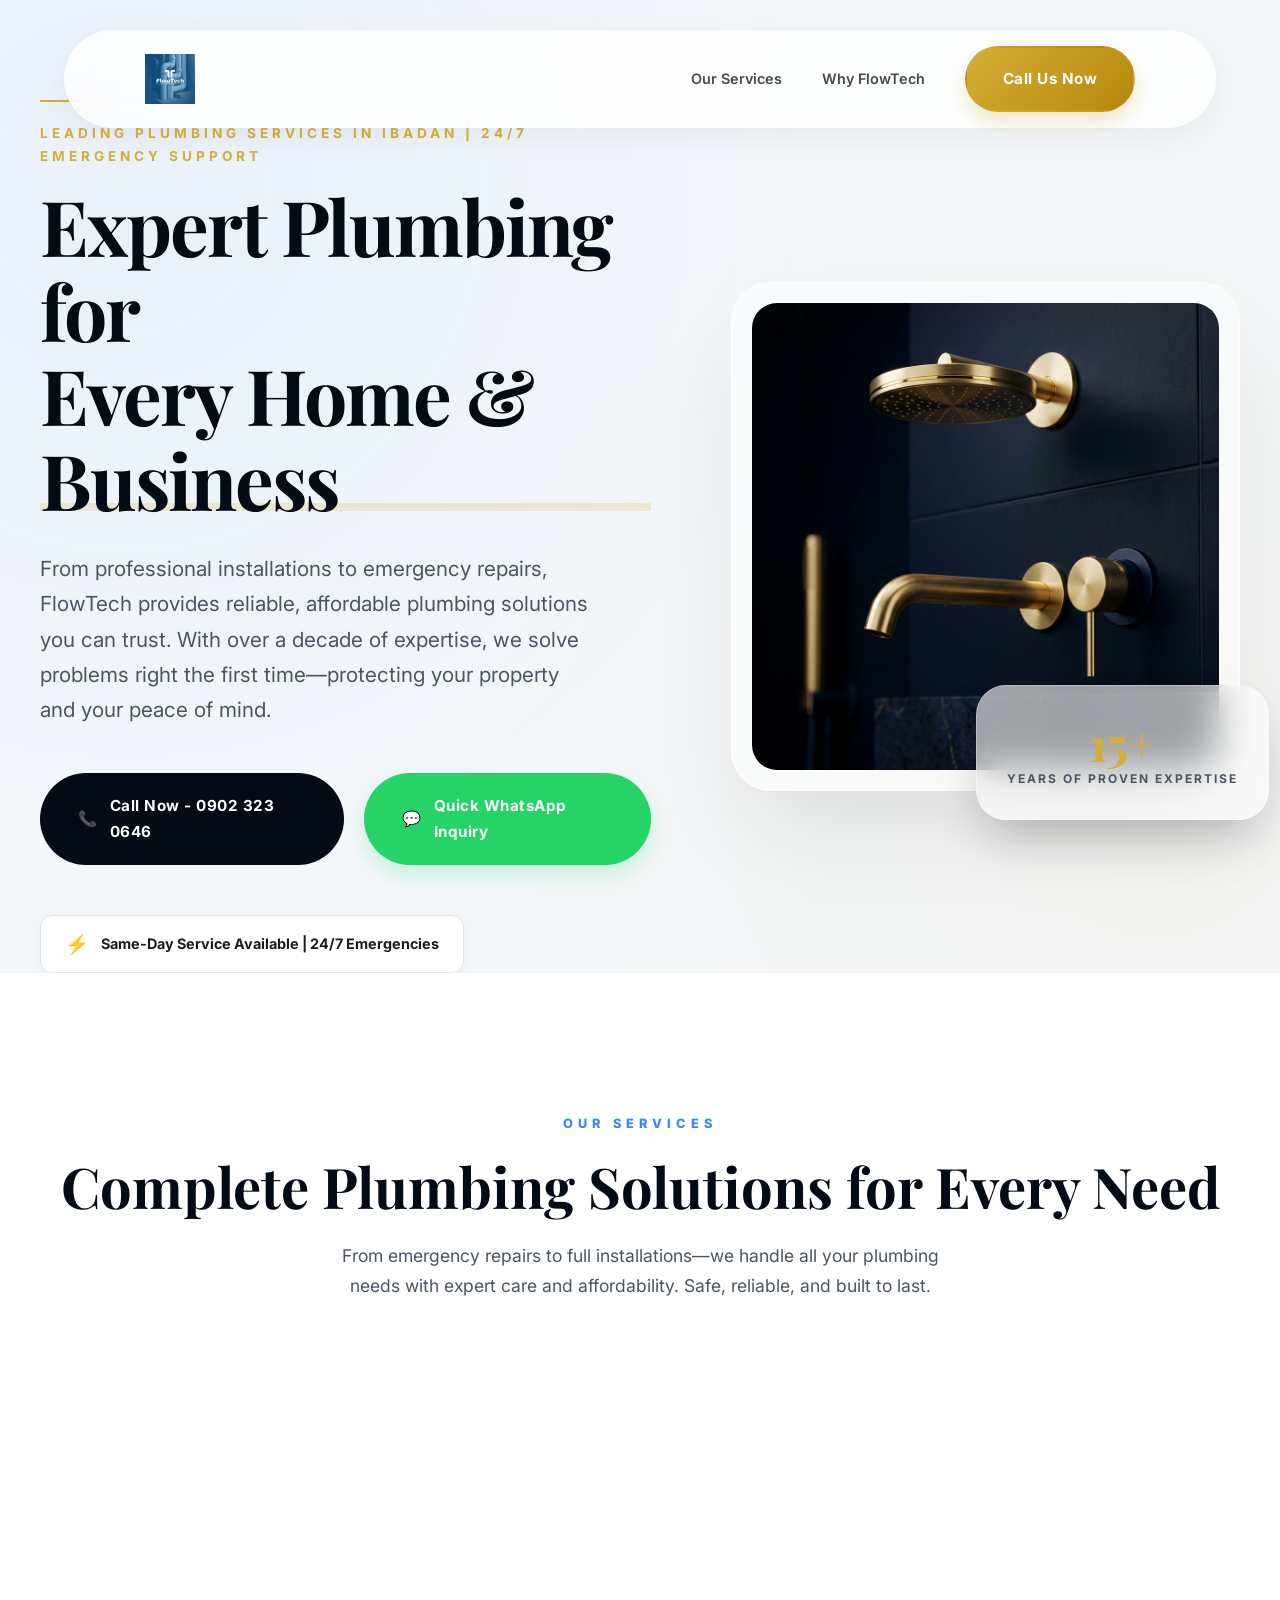
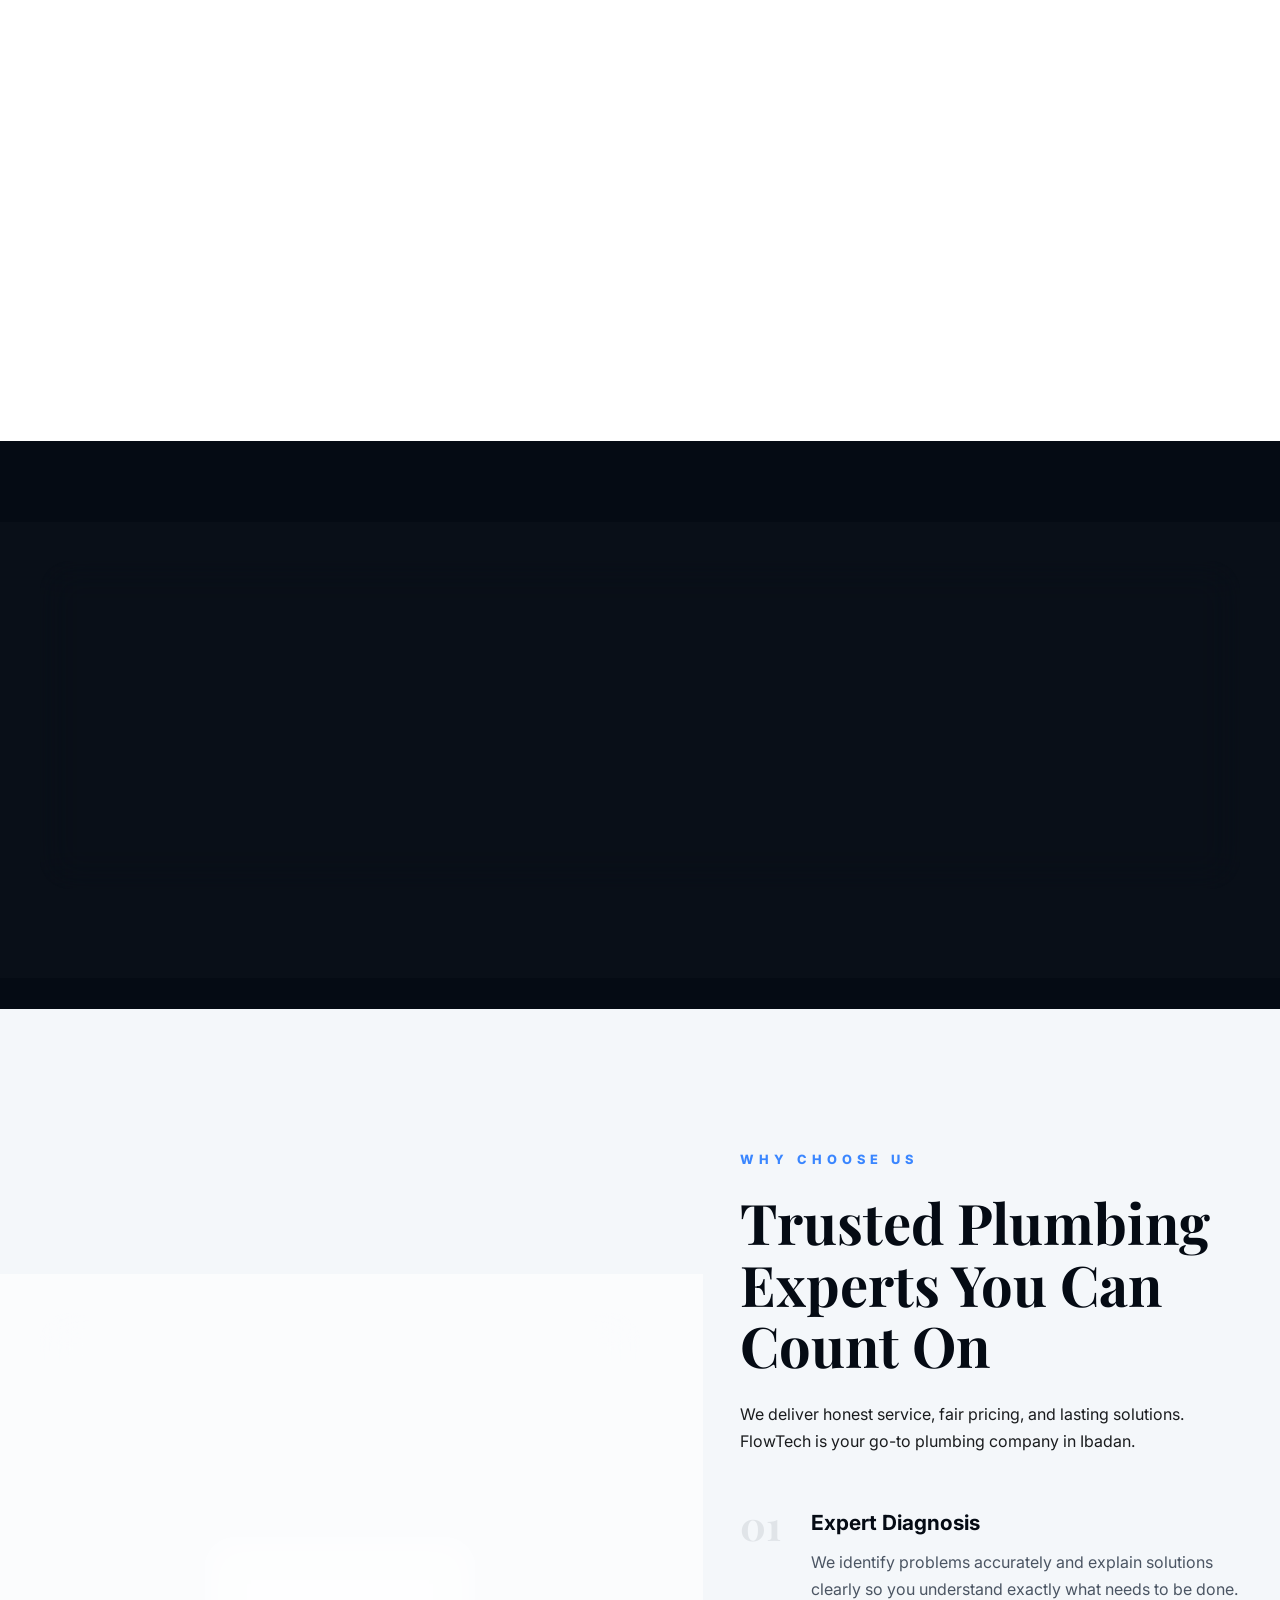
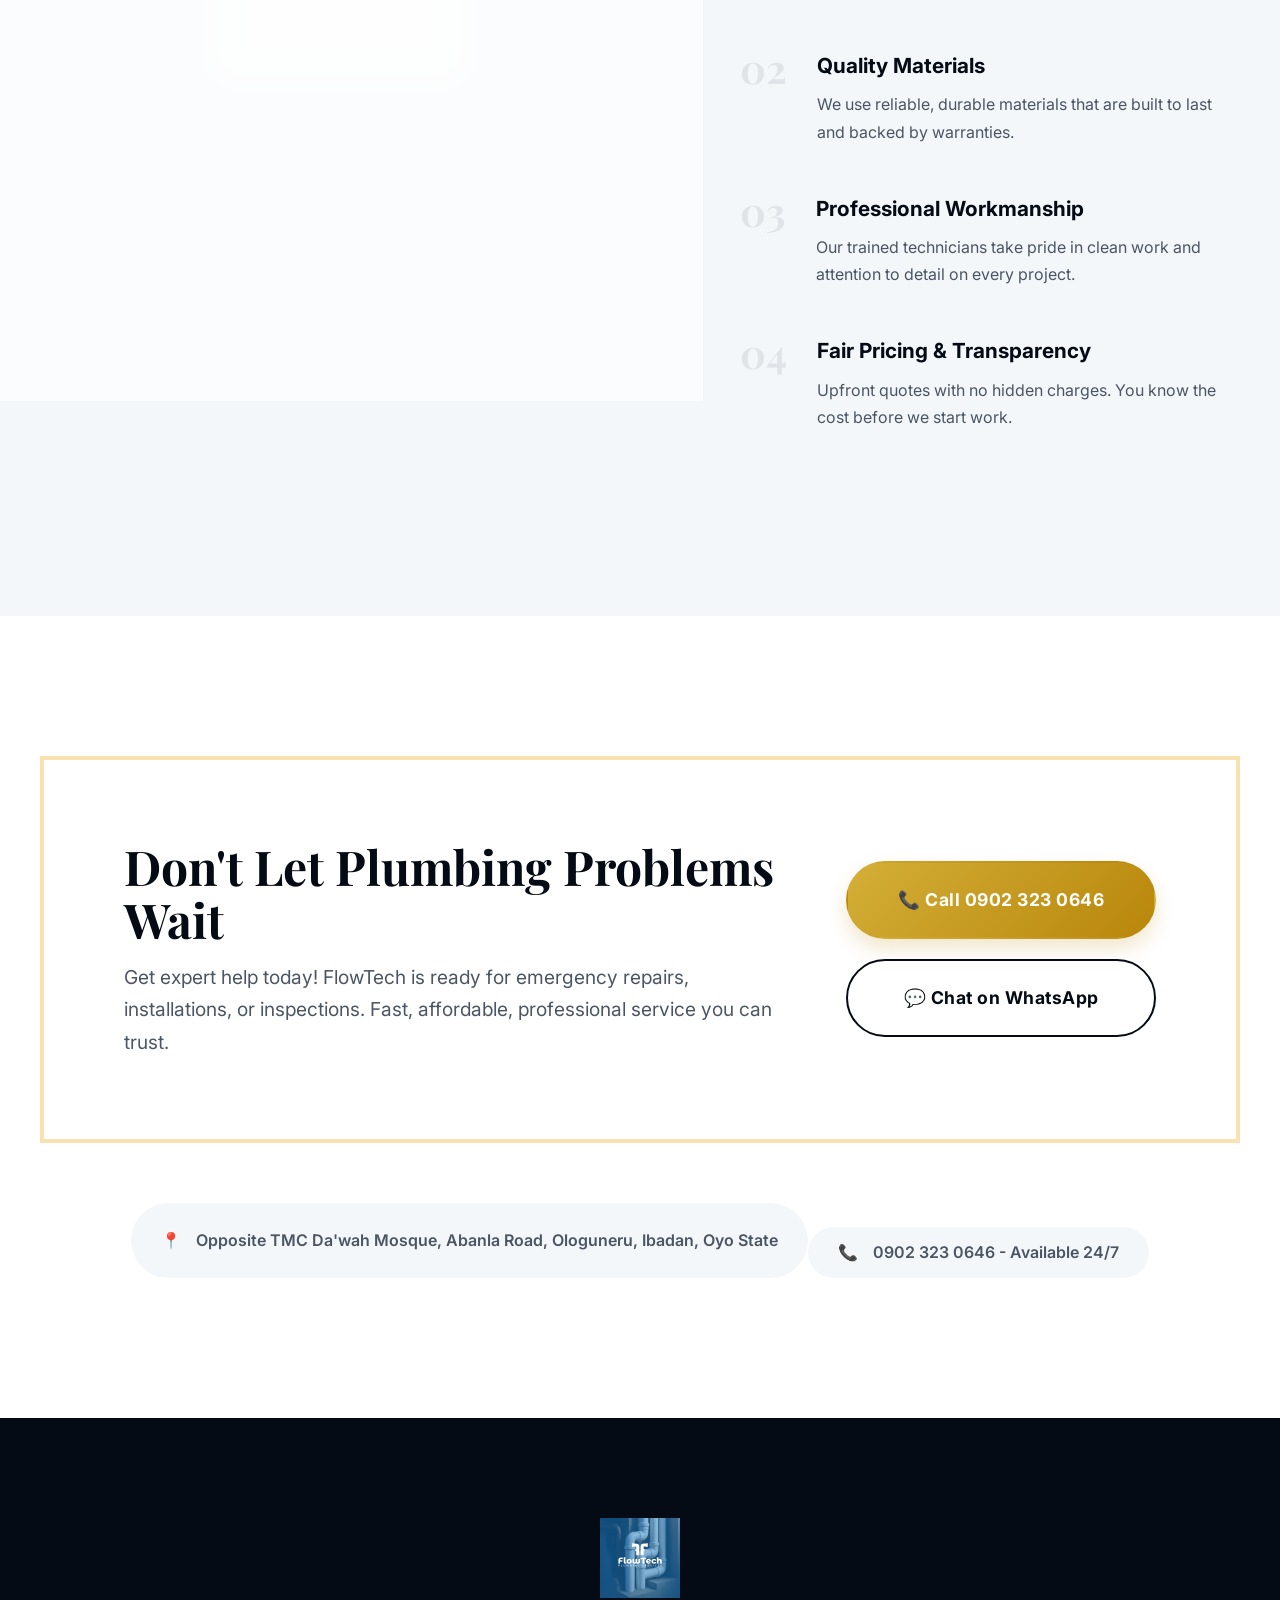
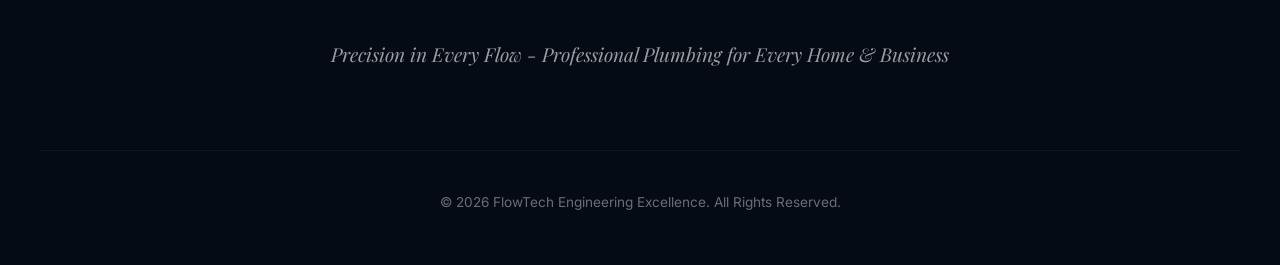
==== commit e229865a: "Update logo references to root path" ====
(no text change in the page or its own stylesheets)
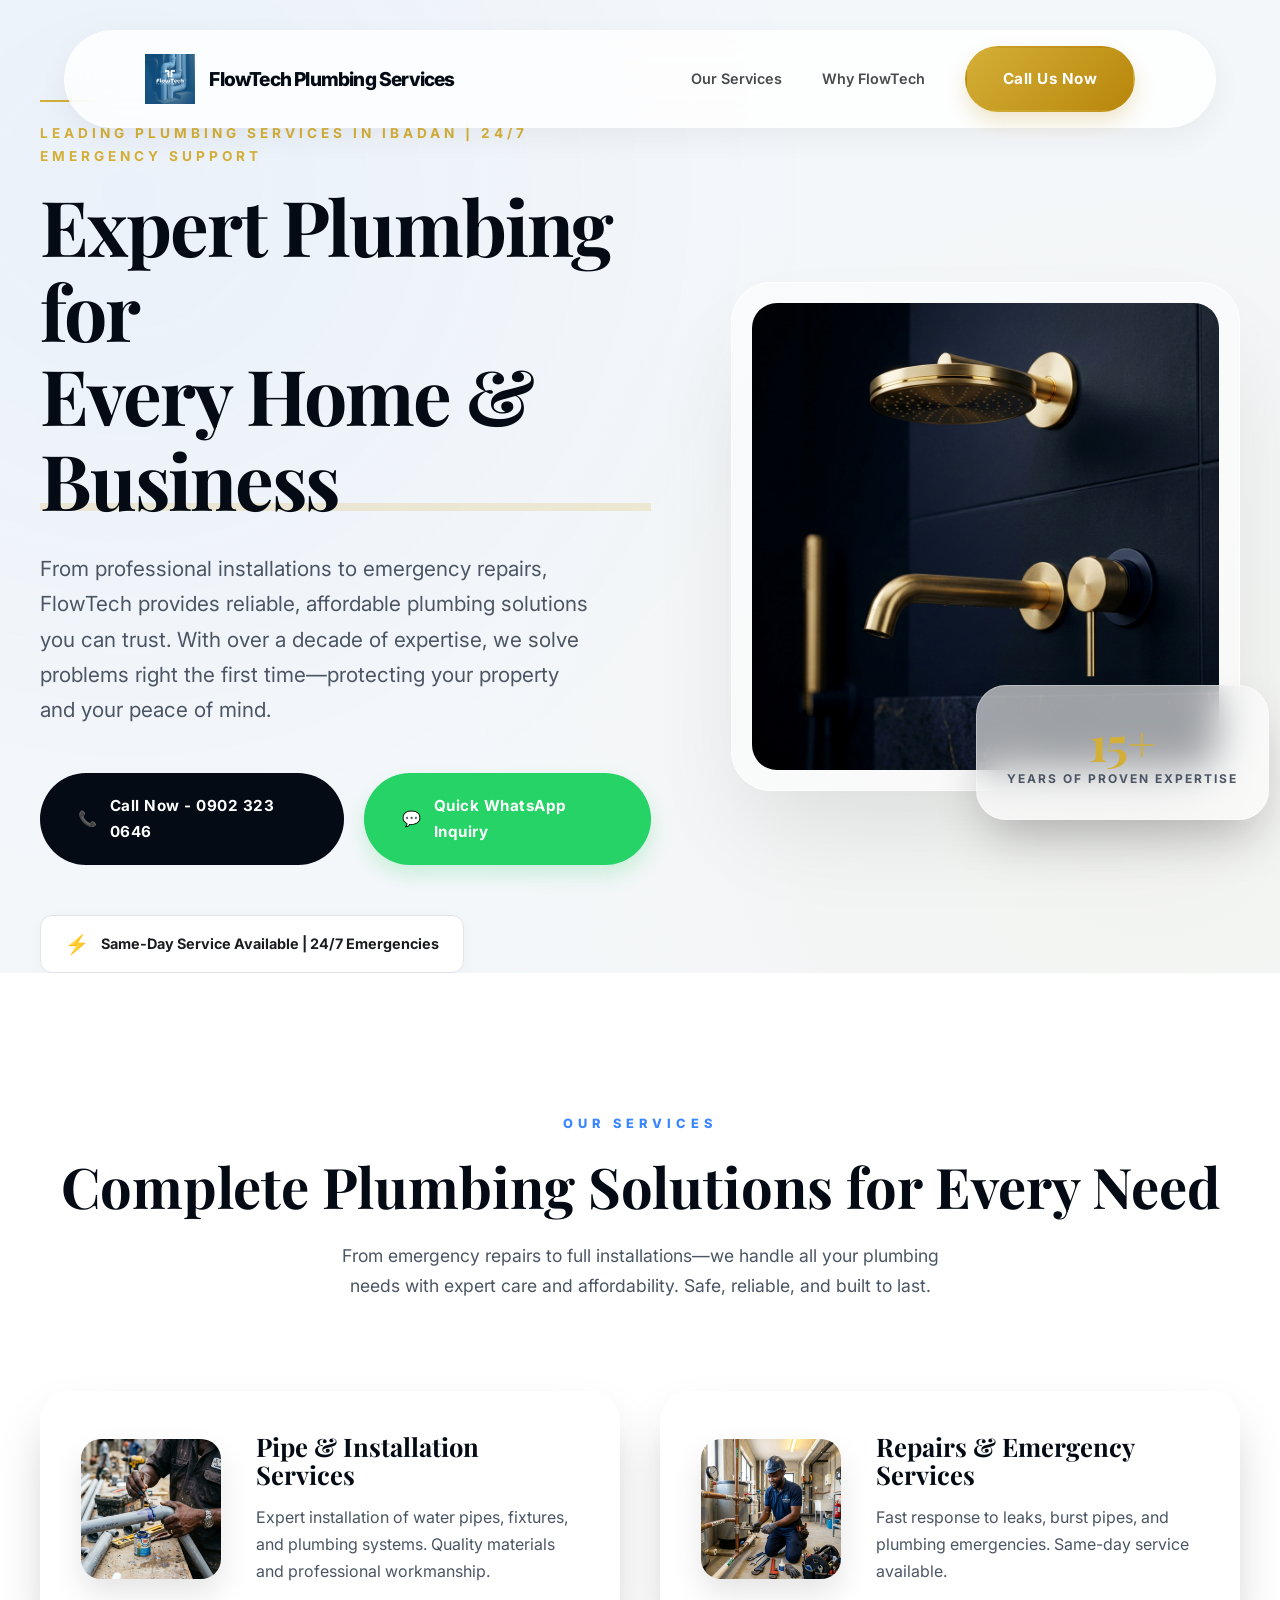
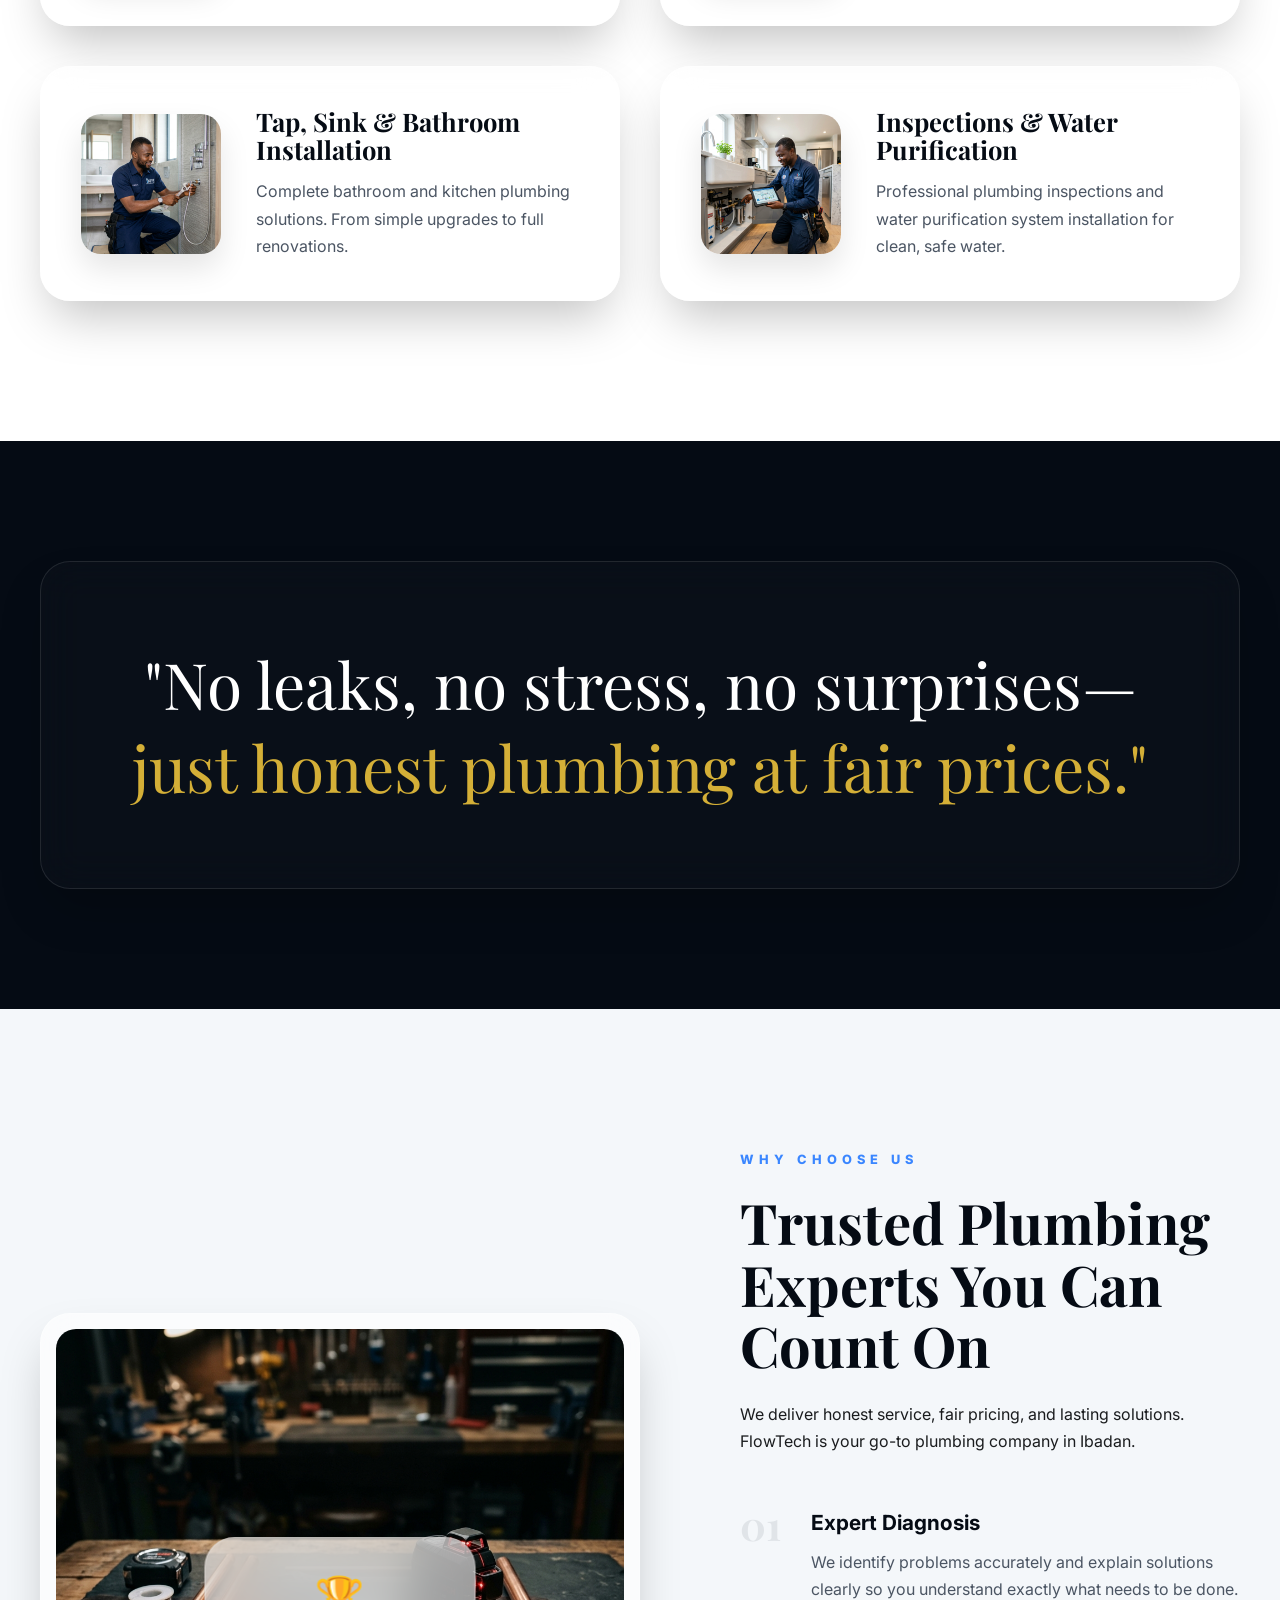
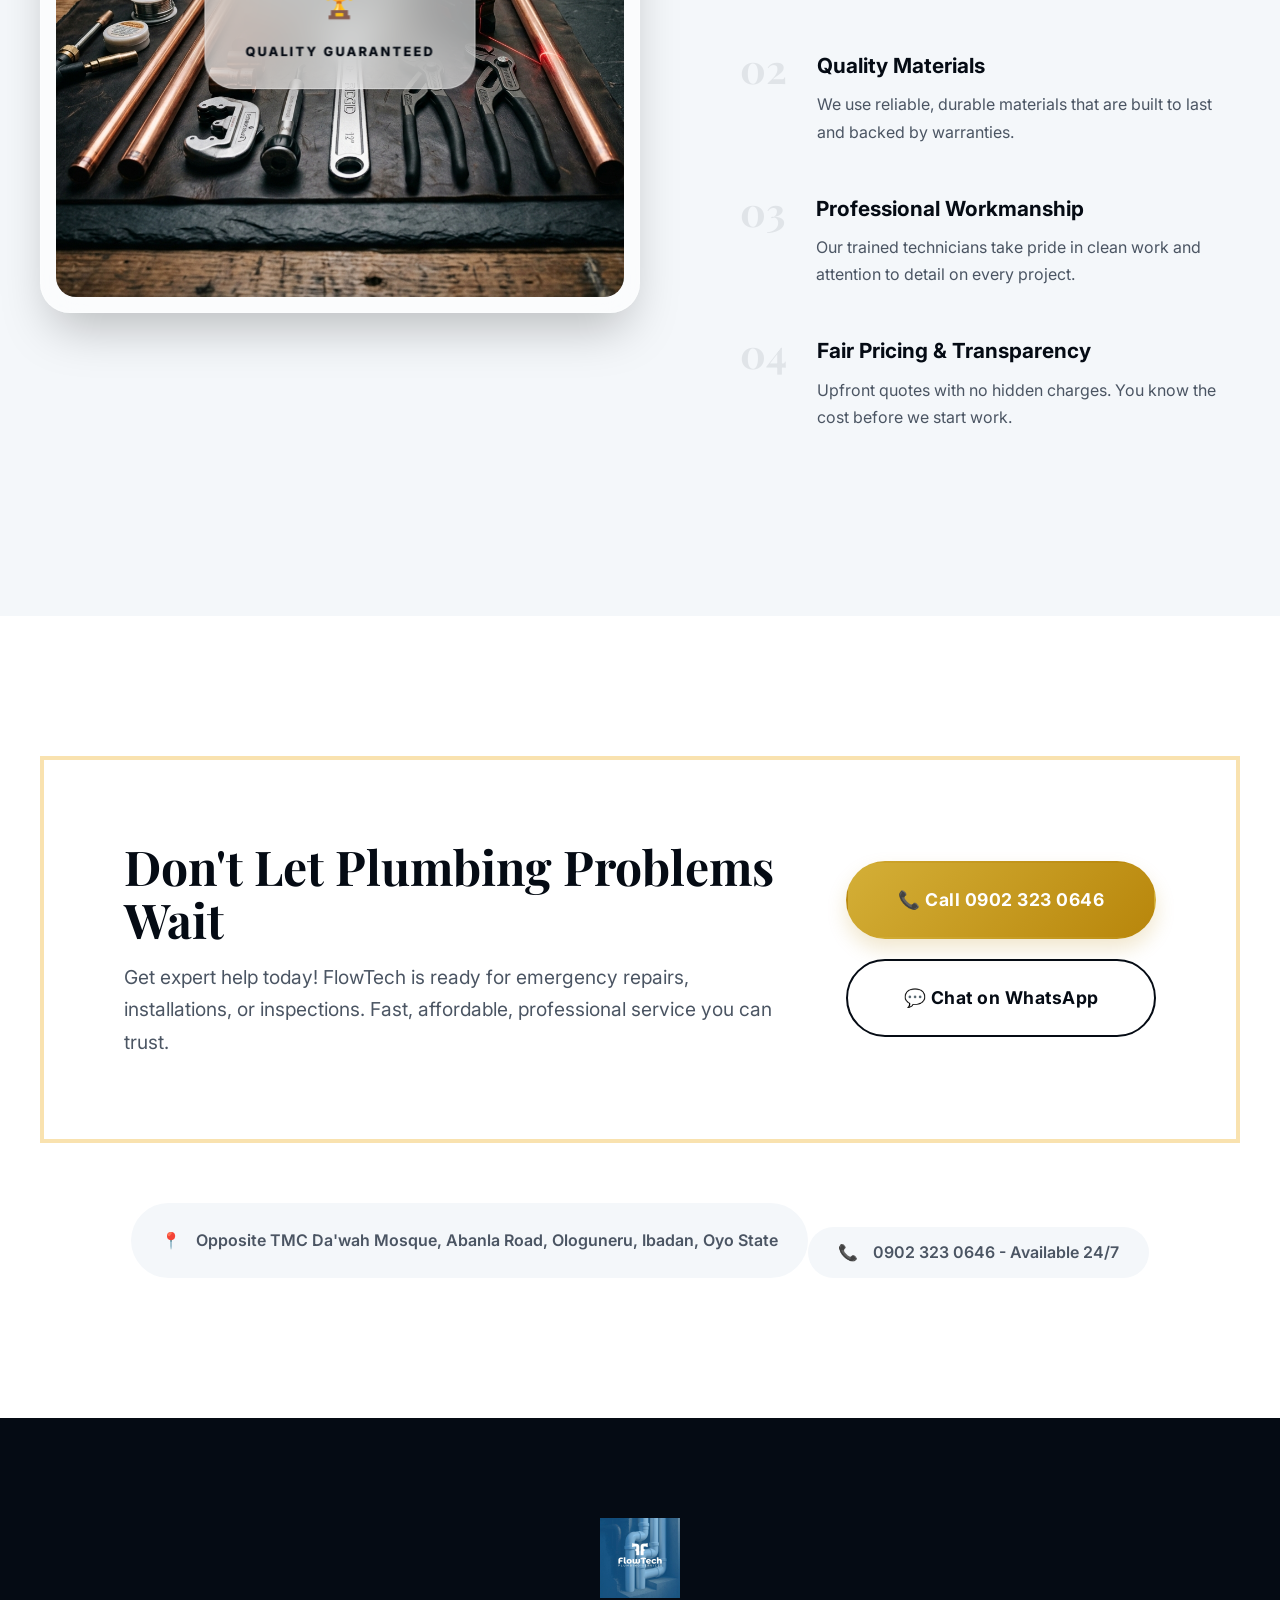
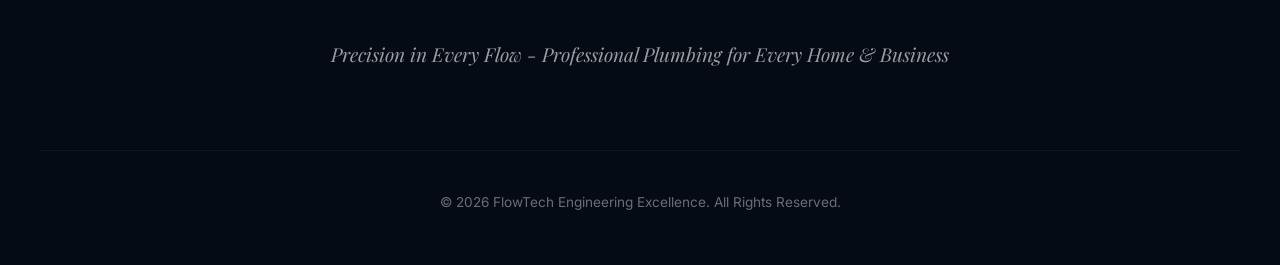
==== commit 766ca5ef: "Display FlowTech brand text next to logo in navbar" ====
--- a/index.html
+++ b/index.html
@@ -21,6 +21,7 @@
     <div class="container nav-container">
       <div class="logo">
         <img src="flowtech_logo.jpeg" alt="FlowTech Plumbing Services Logo" class="logo-img">
+        <span class="logo-text">FlowTech Plumbing Services</span>
       </div>
       <div class="nav-links">
         <a href="#services">Our Services</a>
--- a/style.css
+++ b/style.css
@@ -182,11 +182,18 @@
   align-items: center;
 }
 
+.logo {
+  display: flex;
+  align-items: center;
+  gap: 0.9rem;
+}
+
 .logo-text {
   font-family: 'Inter', sans-serif;
   font-weight: 800;
-  font-size: 1.6rem;
-  letter-spacing: -1px;
+  font-size: 1.2rem;
+  letter-spacing: -0.8px;
+  color: var(--deep-navy);
 }
 
 .logo-img {
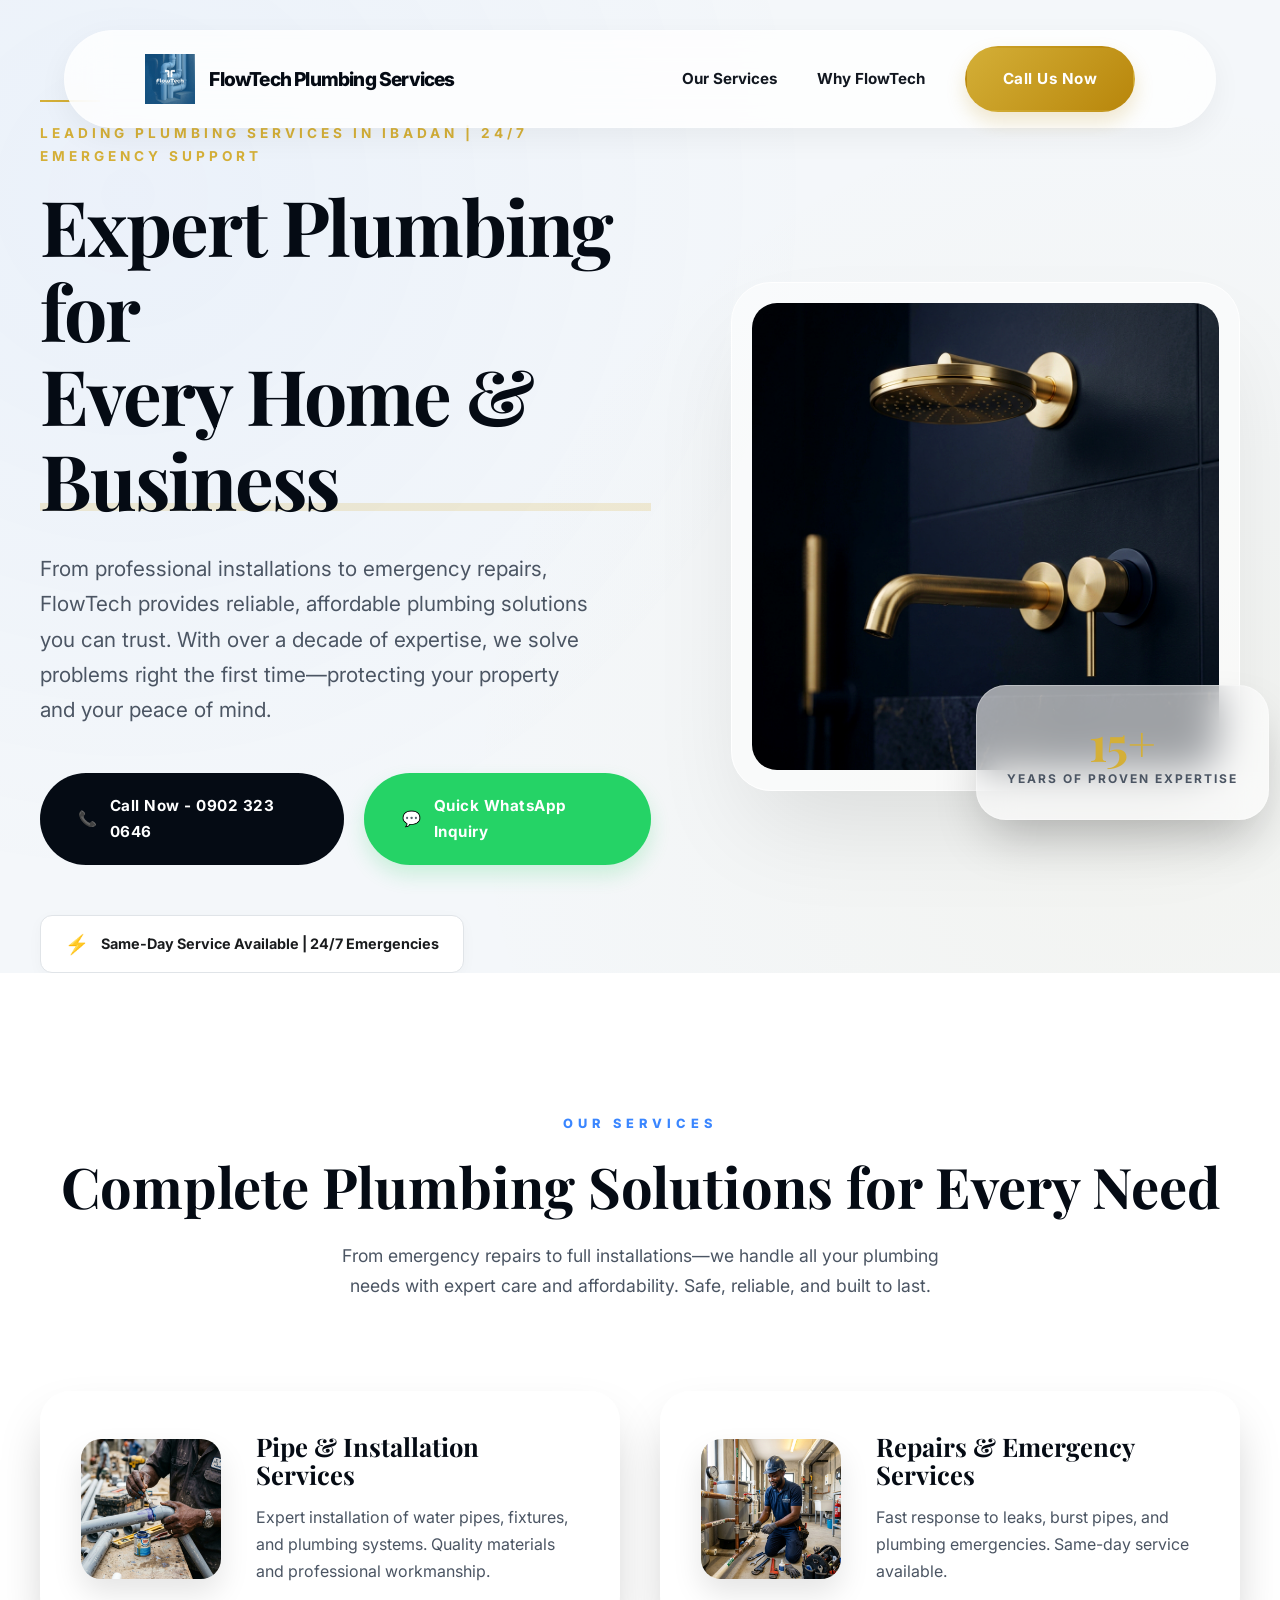
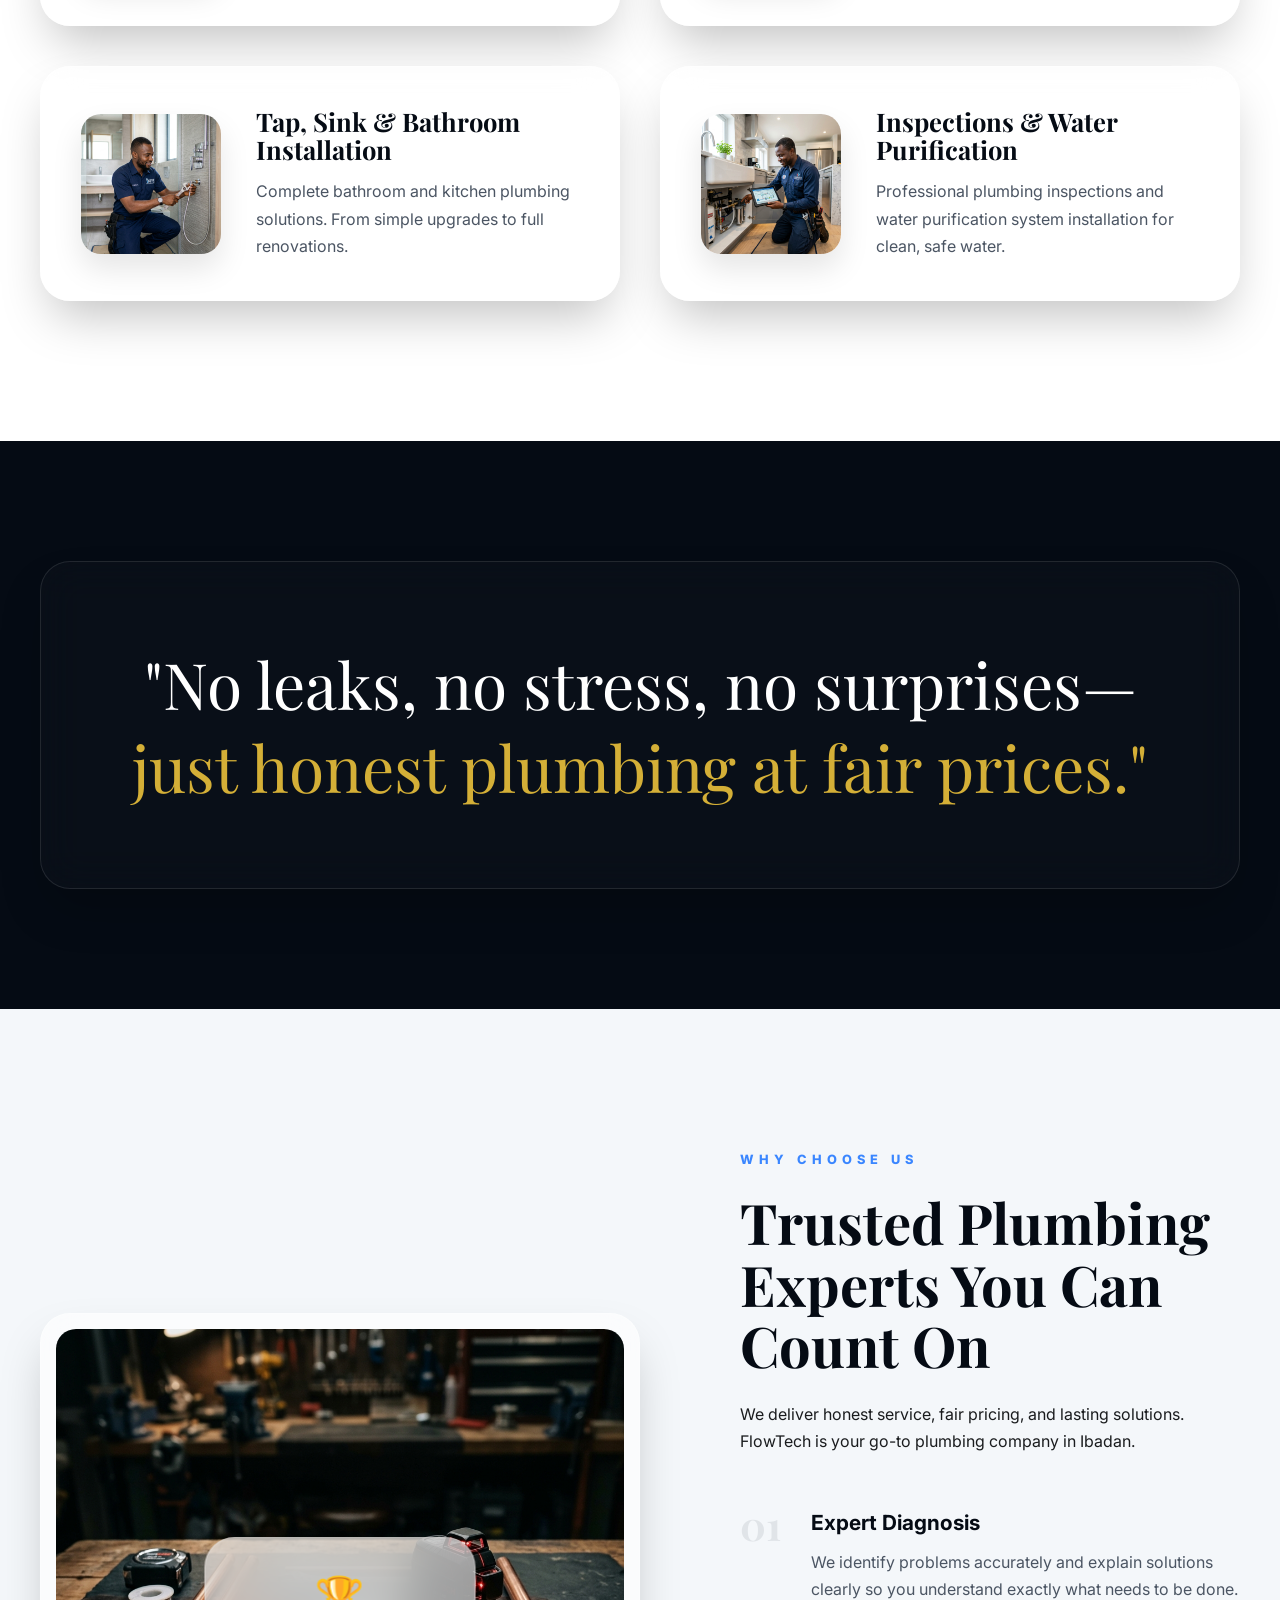
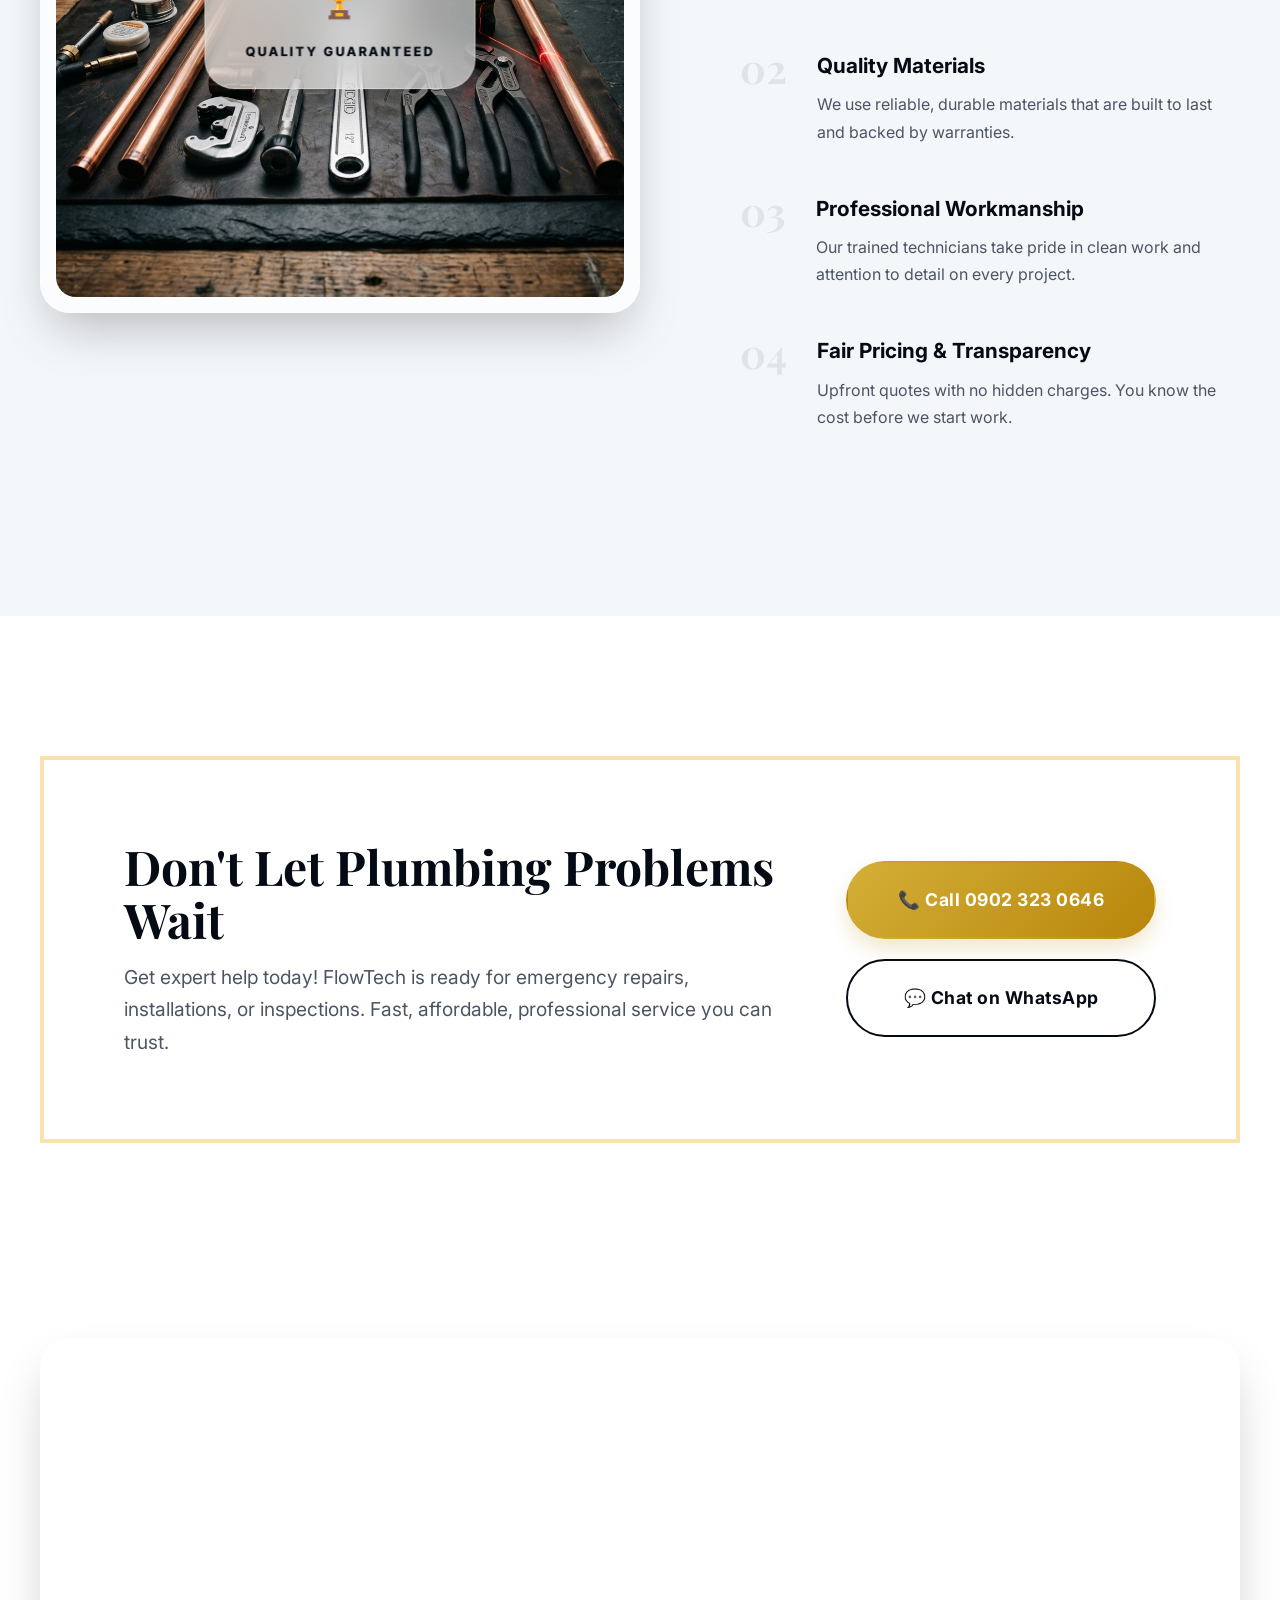
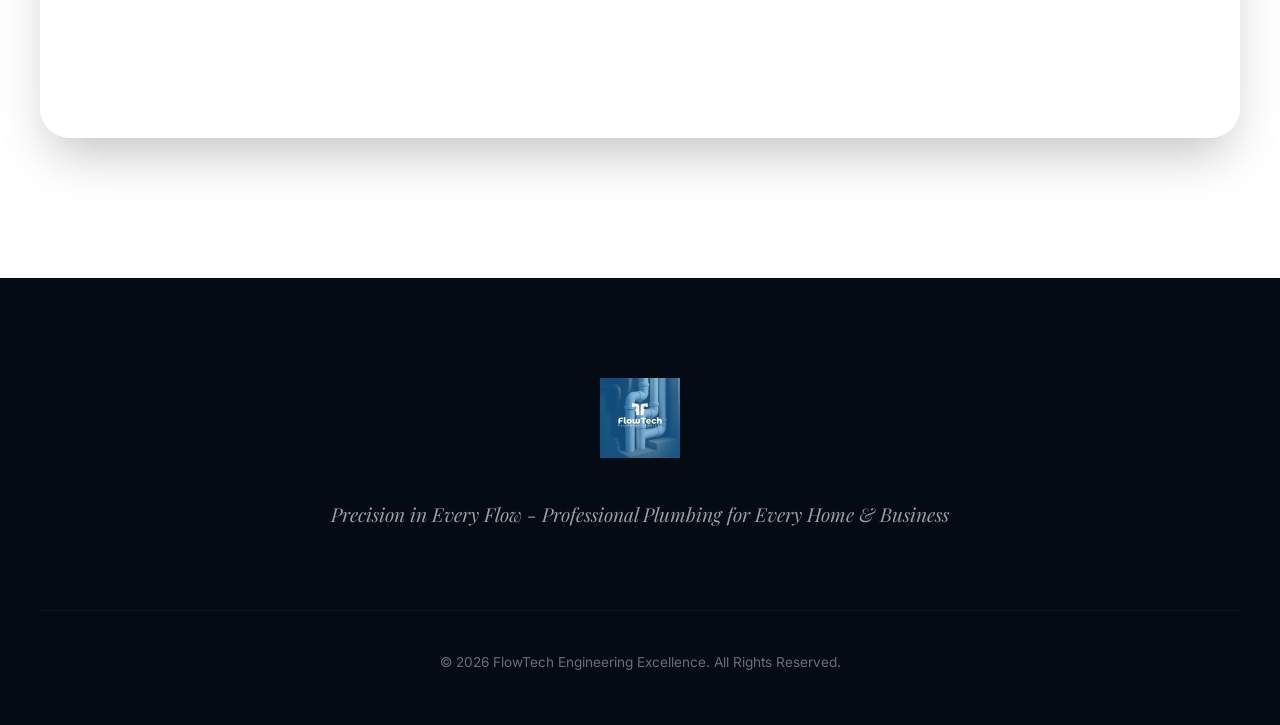
==== commit 7ad2afde: "Add Google Maps embed and WhatsApp auto-message for website visitor tracking" ====
--- a/index.html
+++ b/index.html
@@ -44,7 +44,7 @@
           <a href="tel:09023230646" class="btn btn-primary glass-glow">
             <span class="icon">📞</span> Call Now - 0902 323 0646
           </a>
-          <a href="https://wa.me/2349023230646" target="_blank" class="btn btn-whatsapp-premium">
+          <a href="https://wa.me/2349023230646?text=Hi%20FlowTech!%20I%20visited%20your%20website%20and%20need%20plumbing%20services.%20Can%20you%20help?" target="_blank" class="btn btn-whatsapp-premium">
             <span class="icon">💬</span> Quick WhatsApp Inquiry
           </a>
         </div>
@@ -187,7 +187,7 @@
         </div>
         <div class="consultation-actions">
           <a href="tel:09023230646" class="btn btn-gold btn-large">📞 Call 0902 323 0646</a>
-          <a href="https://wa.me/2349023230646" target="_blank" class="btn btn-outline-white btn-large">💬 Chat on WhatsApp</a>
+          <a href="https://wa.me/2349023230646?text=Hi%20FlowTech!%20I%20visited%20your%20website%20and%20need%20plumbing%20services.%20Can%20you%20help?" target="_blank" class="btn btn-outline-white btn-large">💬 Chat on WhatsApp</a>
         </div>
       </div>
       
@@ -201,6 +201,17 @@
           <p>0902 323 0646 - Available 24/7</p>
         </div>
       </div>
+
+      <!-- Google Maps Embed -->
+      <div class="map-container animate-on-scroll">
+        <iframe src="https://www.google.com/maps/embed?pb=!1m18!1m12!1m3!1d3954.2441546788567!2d3.9037!3d7.3878!2m3!1f0!2f0!3f0!3m2!1i1024!2i768!4f13.1!3m3!1m2!1s0x103b8f7bb7dd7d7d%3A0x1234567890!2sOloguneru%2C%20Ibadan!5e0!3m2!1sen!2sng!4v1712614400000" 
+          width="100%" 
+          height="400" 
+          style="border:0;" 
+          allowfullscreen="" 
+          loading="lazy" 
+          referrerpolicy="no-referrer-when-downgrade"></iframe>
+      </div>
     </div>
   </section>
 
--- a/style.css
+++ b/style.css
@@ -207,16 +207,28 @@
   display: flex;
   align-items: center;
   gap: 40px;
-  font-weight: 600;
-  font-size: 0.9rem;
+  font-weight: 700;
+  font-size: 0.95rem;
 }
 
 .nav-links a:not(.btn) {
-  opacity: 0.8;
+  color: var(--deep-navy);
+  opacity: 0.95;
+  transition: color var(--transition), opacity var(--transition);
 }
 
 .nav-links a:not(.btn):hover {
   opacity: 1;
+  color: var(--gold);
+}
+
+.navbar.scrolled .logo-text,
+.navbar.scrolled .nav-links a:not(.btn) {
+  color: var(--white);
+  opacity: 1;
+}
+
+.navbar.scrolled .nav-links a:not(.btn):hover {
   color: var(--gold);
 }
 
@@ -628,6 +640,21 @@
   font-size: 0.85rem;
 }
 
+/* Map Container */
+.map-container {
+  width: 100%;
+  margin-top: 60px;
+  border-radius: var(--border-radius-lg);
+  overflow: hidden;
+  box-shadow: var(--shadow-premium);
+}
+
+.map-container iframe {
+  display: block;
+  width: 100%;
+  border-radius: var(--border-radius-lg);
+}
+
 /* Animations */
 .animate-on-load {
   opacity: 0;
@@ -675,20 +702,346 @@
   }
 }
 
-@media (max-width: 600px) {
+@media (max-width: 768px) {
+  h1 {
+    font-size: 2.5rem;
+  }
+  
+  h2 {
+    font-size: 2rem;
+  }
+  
+  .navbar {
+    width: 95%;
+    padding: 12px 25px;
+  }
+  
+  .nav-container {
+    flex-wrap: wrap;
+  }
+  
+  .logo-text {
+    font-size: 1rem;
+  }
+  
+  .logo-img {
+    height: 40px;
+  }
+  
+  .nav-links {
+    gap: 20px;
+    font-size: 0.85rem;
+  }
+  
+  .btn {
+    padding: 14px 28px;
+    font-size: 0.9rem;
+  }
+  
+  .container {
+    padding: 0 25px;
+  }
+  
+  .section {
+    padding: 60px 0;
+  }
+  
+  .hero-pre-title {
+    font-size: 0.85rem;
+    letter-spacing: 1.5px;
+  }
+  
   .hero-text h1 {
     font-size: 2.8rem;
+    line-height: 1.2;
+  }
+  
+  .hero-text p {
+    font-size: 1rem;
+  }
+  
+  .hero-buttons {
+    gap: 15px;
+    flex-wrap: wrap;
+  }
+  
+  .exclusive-badge {
+    font-size: 0.9rem;
+  }
+  
+  .section-subtitle {
+    font-size: 0.85rem;
+  }
+  
+  .portfolio-item {
+    padding: 30px;
+  }
+  
+  .item-visual img {
+    height: 200px;
+  }
+  
+  .standards-list li {
+    flex-direction: column;
+    text-align: center;
+  }
+  
+  .step-num {
+    margin-bottom: 15px;
+  }
+  
+  .footer-top {
+    margin-bottom: 40px;
+  }
+  
+  .footer-logo-img {
+    height: 60px;
+  }
+  
+  .footer-motto {
+    font-size: 1rem;
+  }
+}
+
+@media (max-width: 600px) {
+  html {
+    font-size: 15px;
+  }
+  
+  h1 {
+    font-size: 2rem;
+  }
+  
+  h2 {
+    font-size: 1.6rem;
+  }
+  
+  h3 {
+    font-size: 1.3rem;
+  }
+  
+  .hero-text h1 {
+    font-size: 2rem;
+    line-height: 1.1;
+  }
+  
+  .hero-pre-title {
+    font-size: 0.75rem;
+  }
+  
+  .hero-text p {
+    font-size: 0.95rem;
+    line-height: 1.6;
+  }
+  
+  .navbar {
+    padding: 10px 18px;
+    width: 98%;
+    top: 15px;
+  }
+  
+  .logo-text {
+    font-size: 0.9rem;
+  }
+  
+  .logo-img {
+    height: 35px;
+  }
+  
+  .nav-links {
+    gap: 12px;
+    font-size: 0.8rem;
+  }
+  
+  .btn {
+    padding: 12px 22px;
+    font-size: 0.85rem;
+    gap: 8px;
+  }
+  
+  .btn .icon {
+    font-size: 1rem;
+  }
+  
+  .btn-large {
+    width: 100%;
+  }
+  
+  .container {
+    padding: 0 18px;
   }
   
   .section {
-    padding: 80px 0;
-  }
-  
-  .navbar {
-    padding: 10px 20px;
-  }
-  
-  .nav-links {
-    display: none;
-  }
-}
+    padding: 50px 0;
+  }
+  
+  .section-header {
+    margin-bottom: 40px;
+  }
+  
+  .section-subtitle {
+    font-size: 0.8rem;
+    letter-spacing: 1px;
+  }
+  
+  .hero-content {
+    padding-top: 80px;
+    gap: 40px;
+  }
+  
+  .hero-buttons {
+    flex-direction: column;
+    width: 100%;
+    gap: 12px;
+  }
+  
+  .hero-buttons a {
+    width: 100%;
+  }
+  
+  .exclusive-badge {
+    font-size: 0.8rem;
+    padding: 8px 16px;
+  }
+  
+  .experience-card {
+    padding: 25px 20px;
+  }
+  
+  .experience-card h3 {
+    font-size: 1.8rem;
+  }
+  
+  .experience-card p {
+    font-size: 0.85rem;
+  }
+  
+  .portfolio-item {
+    padding: 25px 20px;
+  }
+  
+  .item-visual {
+    margin-bottom: 25px;
+  }
+  
+  .item-visual img {
+    height: 150px;
+    border-radius: 15px;
+  }
+  
+  .item-content h3 {
+    font-size: 1.2rem;
+    margin-bottom: 10px;
+  }
+  
+  .item-content p {
+    font-size: 0.9rem;
+  }
+  
+  .statement-large {
+    font-size: 1.8rem;
+    line-height: 1.2;
+  }
+  
+  .standards-list {
+    gap: 30px;
+  }
+  
+  .standards-list li {
+    flex-direction: column;
+    text-align: center;
+  }
+  
+  .step-num {
+    width: 45px;
+    height: 45px;
+    font-size: 1.2rem;
+    margin-bottom: 15px;
+    align-self: center;
+  }
+  
+  .standards-visual {
+    margin-bottom: 30px;
+  }
+  
+  .standard-img {
+    height: 250px;
+  }
+  
+  .quality-stamp {
+    padding: 12px 18px;
+    font-size: 0.85rem;
+  }
+  
+  .consultation-card {
+    flex-direction: column;
+    padding: 40px 25px;
+    text-align: center;
+  }
+  
+  .consultation-card h2 {
+    font-size: 1.6rem;
+    margin-bottom: 15px;
+  }
+  
+  .consultation-card p {
+    font-size: 0.95rem;
+  }
+  
+  .consultation-actions {
+    flex-direction: column;
+    width: 100%;
+    gap: 12px;
+    margin-top: 25px;
+  }
+  
+  .consultation-actions a {
+    width: 100%;
+  }
+  
+  .location-summary {
+    flex-direction: column;
+    gap: 20px;
+  }
+  
+  .location-item {
+    flex-direction: row;
+    justify-content: flex-start;
+    text-align: left;
+  }
+  
+  .location-item .icon {
+    font-size: 1.5rem;
+    min-width: 35px;
+  }
+  
+  .location-item p {
+    font-size: 0.9rem;
+  }
+  
+  .footer-top {
+    margin-bottom: 30px;
+  }
+  
+  .footer-logo-img {
+    height: 50px;
+    margin-bottom: 15px;
+  }
+  
+  .footer-motto {
+    font-size: 0.9rem;
+  }
+  
+  .footer-bottom {
+    padding-top: 25px;
+    font-size: 0.85rem;
+  }
+  
+  .map-container {
+    margin-top: 40px;
+  }
+  
+  .map-container iframe {
+    height: 300px;
+  }
+}
